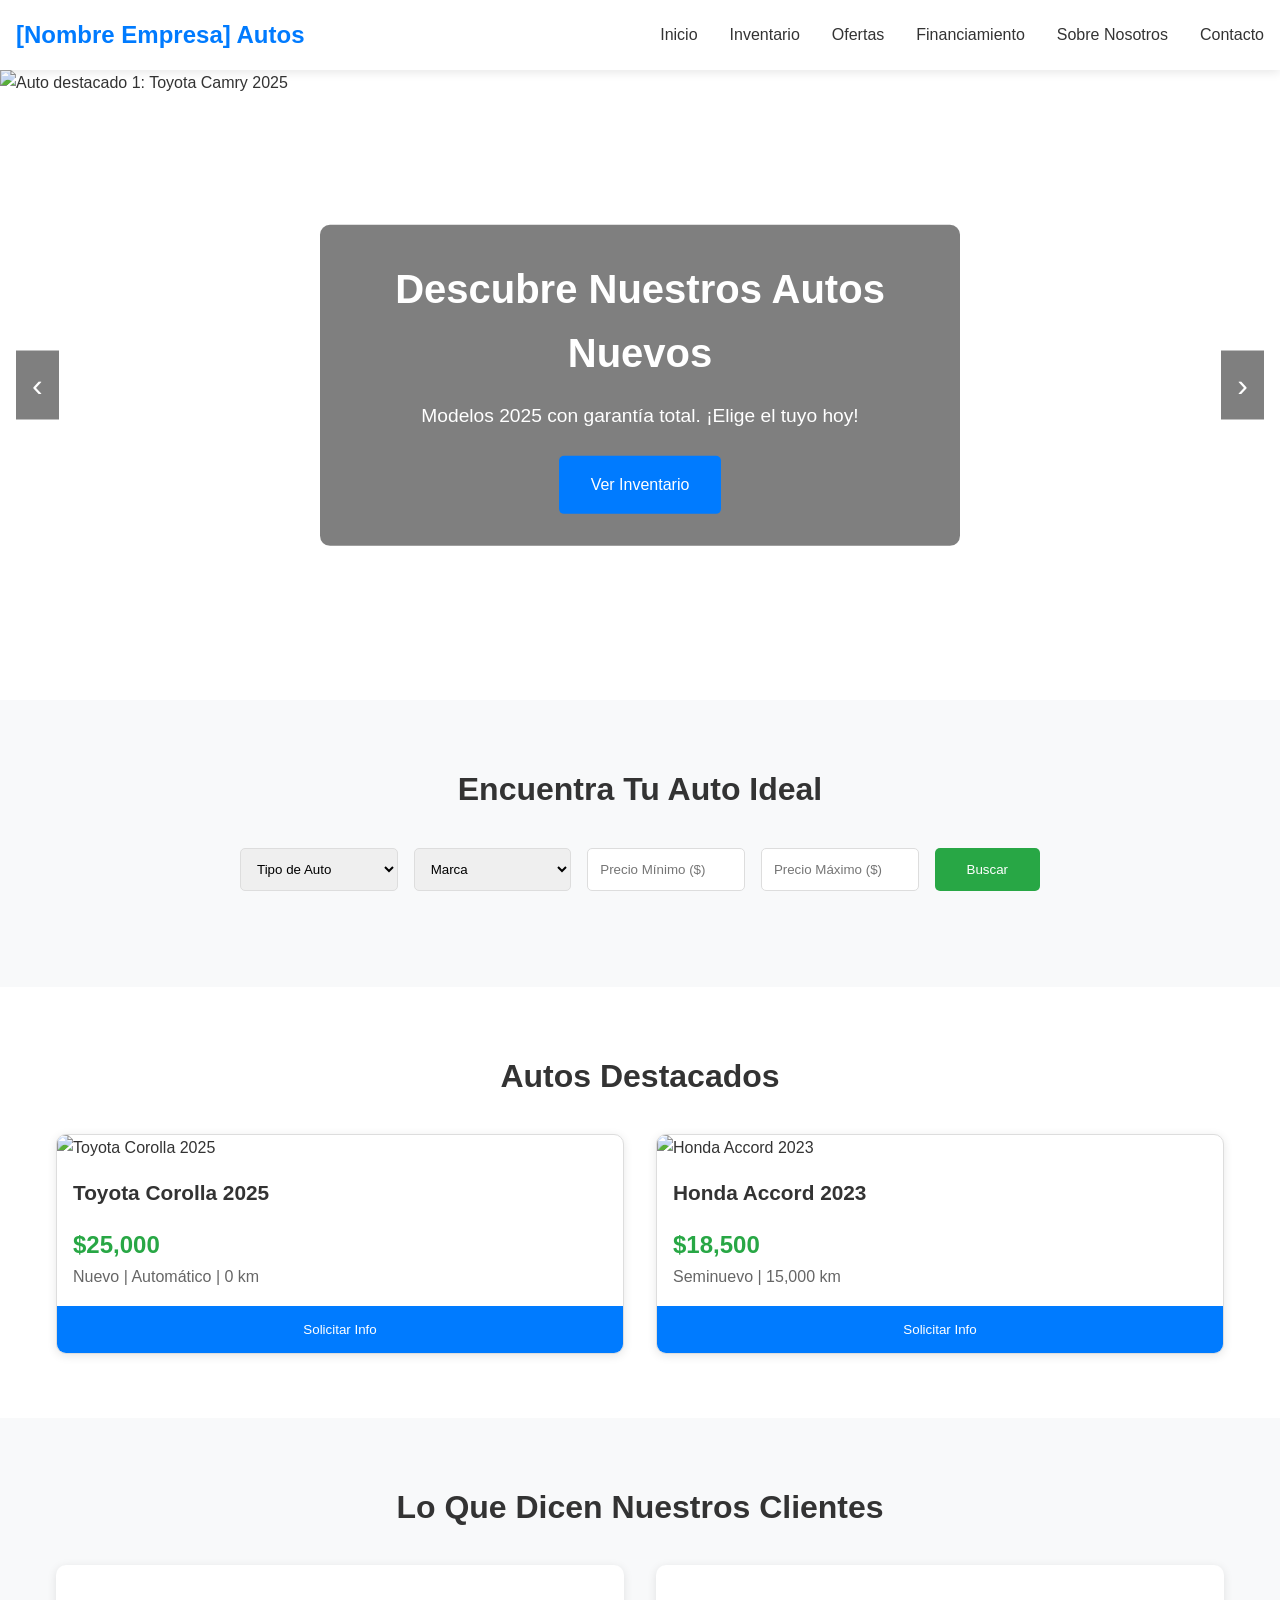
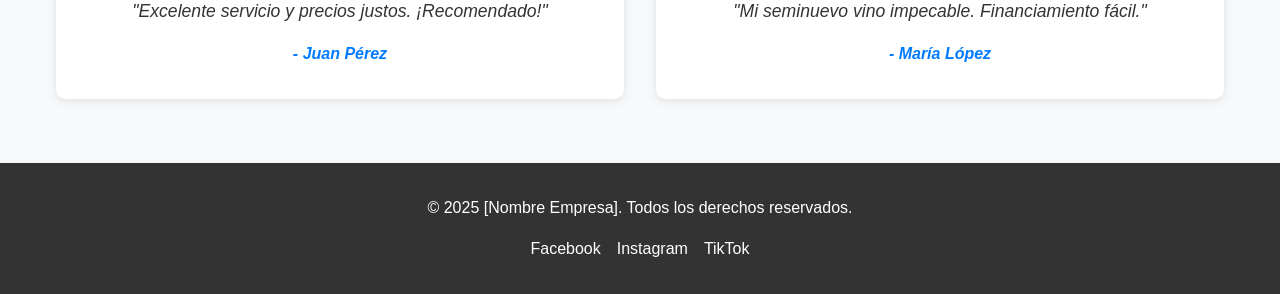
==== index.html @ d44cd77e "iniciando NANTUCAR" ====
<!DOCTYPE html>
<html lang="es">
<head>
    <meta charset="UTF-8">
    <meta name="viewport" content="width=device-width, initial-scale=1.0">
    <title>Inicio - [Nombre de la Empresa] Autos Nuevos y Seminuevos</title>
    <meta name="description" content="Descubre autos nuevos y seminuevos de calidad. Financiamiento disponible. Visítanos hoy.">
    <!-- Enlaza tu CSS aquí -->
    <link rel="stylesheet" href="estilos.css">
</head>
<body>
    <!-- Header con navegación -->
    <header class="header">
        <nav class="nav">
            <div class="logo">
                <a href="index.html">[Nombre Empresa] Autos</a>
            </div>
            <ul class="nav-menu">
                <li><a href="index.html">Inicio</a></li>
                <li><a href="inventario.html">Inventario</a></li>
                <li><a href="ofertas.html">Ofertas</a></li>
                <li><a href="financiamiento.html">Financiamiento</a></li>
                <li><a href="sobre-nosotros.html">Sobre Nosotros</a></li>
                <li><a href="contacto.html">Contacto</a></li>
            </ul>
            <!-- Botón para móviles -->
            <button class="menu-toggle">☰</button>
        </nav>
    </header>

    <!-- Main content: Sección Inicio -->
    <main class="home">
        <!-- Hero Section con Slider -->
        <section class="hero">
            <div class="slider" id="hero-slider">
                <!-- Slides: Usa JS para rotar (ej. con setInterval) -->
                <div class="slide active">
                    <img src="images/auto1.jpg" alt="Auto destacado 1: Toyota Camry 2025" loading="lazy">
                    <div class="hero-overlay">
                        <h1>Descubre Nuestros Autos Nuevos</h1>
                        <p>Modelos 2025 con garantía total. ¡Elige el tuyo hoy!</p>
                        <a href="inventario.html" class="cta-btn">Ver Inventario</a>
                    </div>
                </div>
                <div class="slide">
                    <img src="images/auto2.jpg" alt="Seminuevo destacado: Honda Civic 2023" loading="lazy">
                    <div class="hero-overlay">
                        <h1>Seminuevos Certificados</h1>
                        <p>Ahorra hasta 40% con calidad inspeccionada.</p>
                        <a href="inventario.html#seminuevos" class="cta-btn">Explorar Seminuevos</a>
                    </div>
                </div>
                <!-- Agrega más slides aquí -->
            </div>
            <!-- Controles del slider (opcional, con JS) -->
            <button class="slider-prev">‹</button>
            <button class="slider-next">›</button>
        </section>

        <!-- Buscador de Vehículos -->
        <section class="search-section">
            <div class="container">
                <h2>Encuentra Tu Auto Ideal</h2>
                <form class="search-bar" id="vehicle-search">
                    <select name="tipo" id="tipo">
                        <option value="">Tipo de Auto</option>
                        <option value="nuevo">Nuevos</option>
                        <option value="seminuevo">Seminuevos</option>
                    </select>
                    <select name="marca" id="marca">
                        <option value="">Marca</option>
                        <option value="toyota">Toyota</option>
                        <option value="honda">Honda</option>
                        <option value="ford">Ford</option>
                        <!-- Agrega más con JS dinámico -->
                    </select>
                    <input type="number" name="precio-min" placeholder="Precio Mínimo ($)" min="0">
                    <input type="number" name="precio-max" placeholder="Precio Máximo ($)" min="0">
                    <button type="submit" class="search-btn">Buscar</button>
                </form>
                <!-- Resultados se cargan con JS aquí -->
                <div id="search-results"></div>
            </div>
        </section>

        <!-- Autos Destacados -->
        <section class="featured-cars">
            <div class="container">
                <h2>Autos Destacados</h2>
                <div class="cars-grid" id="featured-grid">
                    <!-- Cards dinámicas con JS -->
                    <article class="car-card">
                        <img src="images/auto-destacado1.jpg" alt="Toyota Corolla 2025" loading="lazy">
                        <h3>Toyota Corolla 2025</h3>
                        <p class="price">$25,000</p>
                        <p>Nuevo | Automático | 0 km</p>
                        <button class="info-btn">Solicitar Info</button>
                    </article>
                    <article class="car-card">
                        <img src="images/auto-destacado2.jpg" alt="Honda Accord 2023" loading="lazy">
                        <h3>Honda Accord 2023</h3>
                        <p class="price">$18,500</p>
                        <p>Seminuevo | 15,000 km</p>
                        <button class="info-btn">Solicitar Info</button>
                    </article>
                    <!-- Agrega más cards -->
                </div>
            </div>
        </section>

        <!-- Testimonios Rápidos -->
        <section class="testimonials">
            <div class="container">
                <h2>Lo Que Dicen Nuestros Clientes</h2>
                <div class="testimonials-grid">
                    <blockquote class="testimonial">
                        <p>"Excelente servicio y precios justos. ¡Recomendado!"</p>
                        <cite>- Juan Pérez</cite>
                    </blockquote>
                    <blockquote class="testimonial">
                        <p>"Mi seminuevo vino impecable. Financiamiento fácil."</p>
                        <cite>- María López</cite>
                    </blockquote>
                    <!-- Agrega más -->
                </div>
            </div>
        </section>
    </main>

    <!-- Footer básico -->
    <footer class="footer">
        <div class="container">
            <p>&copy; 2025 [Nombre Empresa]. Todos los derechos reservados.</p>
            <ul class="social-links">
                <li><a href="[url-facebook]">Facebook</a></li>
                <li><a href="[url-instagram]">Instagram</a></li>
                <li><a href="[url-tiktok]">TikTok</a></li>
            </ul>
        </div>
    </footer>

    <!-- Enlaza tu JS aquí -->
    <script src="script.js"></script>
</body>
</html>
---- estilos.css ----
/* styles.css - Hoja de estilos principal para el sitio de autos
   Versión: 1.0 | Fecha: 05/10/2025
   Responsive, moderno y enfocado en ventas de autos.
   Usa variables CSS para colores y espaciados.
*/

/* Reset y variables globales */
* {
    margin: 0;
    padding: 0;
    box-sizing: border-box;
}

:root {
    /* Colores principales (adaptados para tema claro/oscuro futuro) */
    --primary-color: #007bff; /* Azul para CTAs */
    --secondary-color: #28a745; /* Verde para ofertas */
    --accent-color: #ffc107; /* Amarillo para highlights */
    --text-color: #333;
    --bg-color: #fff;
    --border-color: #ddd;
    --shadow: 0 2px 10px rgba(0, 0, 0, 0.1);

    /* Espaciados */
    --spacing-sm: 1rem;
    --spacing-md: 2rem;
    --spacing-lg: 4rem;

    /* Tipografía */
    --font-primary: 'Arial', sans-serif;
    --font-size-base: 1rem;
    --font-size-h1: 2.5rem;
    --font-size-h2: 2rem;
}

body {
    font-family: var(--font-primary);
    line-height: 1.6;
    color: var(--text-color);
    background-color: var(--bg-color);
}

/* Contenedor general */
.container {
    max-width: 1200px;
    margin: 0 auto;
    padding: 0 var(--spacing-sm);
}

/* Header y Navegación */
.header {
    background-color: var(--bg-color);
    box-shadow: var(--shadow);
    position: sticky;
    top: 0;
    z-index: 100;
}

.nav {
    display: flex;
    justify-content: space-between;
    align-items: center;
    padding: 1rem var(--spacing-sm);
}

.logo a {
    font-size: 1.5rem;
    font-weight: bold;
    color: var(--primary-color);
    text-decoration: none;
}

.nav-menu {
    display: flex;
    list-style: none;
    gap: 2rem;
}

.nav-menu a {
    text-decoration: none;
    color: var(--text-color);
    transition: color 0.3s;
}

.nav-menu a:hover {
    color: var(--primary-color);
}

.menu-toggle {
    display: none;
    background: none;
    border: none;
    font-size: 1.5rem;
    cursor: pointer;
}

/* Hero Section con Slider */
.hero {
    position: relative;
    height: 70vh;
    min-height: 500px;
    overflow: hidden;
}

.slider {
    position: relative;
    width: 100%;
    height: 100%;
}

.slide {
    position: absolute;
    top: 0;
    left: 0;
    width: 100%;
    height: 100%;
    opacity: 0;
    transition: opacity 1s ease-in-out;
}

.slide.active {
    opacity: 1;
}

.slide img {
    width: 100%;
    height: 100%;
    object-fit: cover;
}

.hero-overlay {
    position: absolute;
    top: 50%;
    left: 50%;
    transform: translate(-50%, -50%);
    text-align: center;
    color: white;
    background: rgba(0, 0, 0, 0.5);
    padding: 2rem;
    border-radius: 10px;
}

.hero-overlay h1 {
    font-size: var(--font-size-h1);
    margin-bottom: 1rem;
}

.hero-overlay p {
    font-size: 1.2rem;
    margin-bottom: 1.5rem;
}

.cta-btn {
    display: inline-block;
    background: var(--primary-color);
    color: white;
    padding: 1rem 2rem;
    text-decoration: none;
    border-radius: 5px;
    transition: background 0.3s;
}

.cta-btn:hover {
    background: #0056b3;
}

.slider-prev,
.slider-next {
    position: absolute;
    top: 50%;
    background: rgba(0, 0, 0, 0.5);
    color: white;
    border: none;
    padding: 1rem;
    cursor: pointer;
    font-size: 2rem;
    transform: translateY(-50%);
    transition: background 0.3s;
}

.slider-prev {
    left: 1rem;
}

.slider-next {
    right: 1rem;
}

.slider-prev:hover,
.slider-next:hover {
    background: rgba(0, 0, 0, 0.8);
}

/* Sección de Búsqueda */
.search-section {
    padding: var(--spacing-lg) 0;
    background: #f8f9fa;
}

.search-section h2 {
    text-align: center;
    margin-bottom: var(--spacing-md);
    font-size: var(--font-size-h2);
}

.search-bar {
    display: flex;
    gap: 1rem;
    justify-content: center;
    flex-wrap: wrap;
    max-width: 800px;
    margin: 0 auto;
}

.search-bar select,
.search-bar input {
    padding: 0.75rem;
    border: 1px solid var(--border-color);
    border-radius: 5px;
    flex: 1;
    min-width: 150px;
}

.search-btn {
    background: var(--secondary-color);
    color: white;
    border: none;
    padding: 0.75rem 2rem;
    border-radius: 5px;
    cursor: pointer;
    transition: background 0.3s;
}

.search-btn:hover {
    background: #218838;
}

#search-results {
    margin-top: var(--spacing-md);
    display: grid;
    grid-template-columns: repeat(auto-fit, minmax(250px, 1fr));
    gap: 1rem;
}

/* Autos Destacados y Grilla de Autos (para Inventario también) */
.featured-cars,
.inventario-section {
    padding: var(--spacing-lg) 0;
}

.featured-cars h2,
.inventario-section h2 {
    text-align: center;
    margin-bottom: var(--spacing-md);
    font-size: var(--font-size-h2);
}

.cars-grid {
    display: grid;
    grid-template-columns: repeat(auto-fit, minmax(280px, 1fr));
    gap: 2rem;
}

.car-card {
    background: var(--bg-color);
    border: 1px solid var(--border-color);
    border-radius: 10px;
    overflow: hidden;
    box-shadow: var(--shadow);
    transition: transform 0.3s, box-shadow 0.3s;
}

.car-card:hover {
    transform: translateY(-5px);
    box-shadow: 0 5px 20px rgba(0, 0, 0, 0.15);
}

.car-card img {
    width: 100%;
    height: 200px;
    object-fit: cover;
}

.car-card h3 {
    padding: 1rem;
    font-size: 1.3rem;
}

.car-card .price {
    padding: 0 1rem;
    font-size: 1.5rem;
    font-weight: bold;
    color: var(--secondary-color);
}

.car-card p {
    padding: 0 1rem 1rem;
    color: #666;
}

.info-btn {
    width: 100%;
    background: var(--primary-color);
    color: white;
    border: none;
    padding: 1rem;
    cursor: pointer;
    transition: background 0.3s;
}

.info-btn:hover {
    background: #0056b3;
}

/* Testimonios */
.testimonials {
    padding: var(--spacing-lg) 0;
    background: #f8f9fa;
}

.testimonials h2 {
    text-align: center;
    margin-bottom: var(--spacing-md);
    font-size: var(--font-size-h2);
}

.testimonials-grid {
    display: grid;
    grid-template-columns: repeat(auto-fit, minmax(300px, 1fr));
    gap: 2rem;
}

.testimonial {
    background: var(--bg-color);
    padding: 2rem;
    border-radius: 10px;
    box-shadow: var(--shadow);
    text-align: center;
    font-style: italic;
}

.testimonial p {
    margin-bottom: 1rem;
    font-size: 1.1rem;
}

.testimonial cite {
    font-weight: bold;
    color: var(--primary-color);
}

/* Estilos para otras páginas (reutilizables) */

/* Inventario (inventario.html) */
.inventario-section {
    /* Filtros adicionales si se expanden */
}

.filtros {
    display: flex;
    gap: 1rem;
    margin-bottom: var(--spacing-md);
    flex-wrap: wrap;
}

/* Ofertas (ofertas.html) */
.ofertas-section {
    padding: var(--spacing-lg) 0;
}

.oferta-card {
    background: linear-gradient(135deg, var(--accent-color), #ffd700);
    color: #333;
    padding: 2rem;
    border-radius: 10px;
    text-align: center;
    margin-bottom: 2rem;
}

.oferta-card h3 {
    font-size: 1.8rem;
}

/* Financiamiento (financiamiento.html) */
.calculadora {
    max-width: 600px;
    margin: 0 auto;
    padding: 2rem;
    background: var(--bg-color);
    border-radius: 10px;
    box-shadow: var(--shadow);
}

.calculadora input {
    width: 100%;
    padding: 0.75rem;
    margin-bottom: 1rem;
    border: 1px solid var(--border-color);
    border-radius: 5px;
}

#resultado {
    font-size: 1.5rem;
    font-weight: bold;
    text-align: center;
    margin-top: 1rem;
    color: var(--secondary-color);
}

/* Sobre Nosotros (sobre-nosotros.html) */
.sobre-section {
    padding: var(--spacing-lg) 0;
    display: grid;
    grid-template-columns: 1fr 1fr;
    gap: 4rem;
}

.mapa {
    height: 400px;
    border-radius: 10px;
    overflow: hidden;
}

/* Servicios (servicios.html, si se agrega) */
.servicios-grid {
    display: grid;
    grid-template-columns: repeat(auto-fit, minmax(250px, 1fr));
    gap: 2rem;
}

.servicio-card {
    text-align: center;
    padding: 2rem;
    background: var(--bg-color);
    border-radius: 10px;
    box-shadow: var(--shadow);
}

/* Contacto (contacto.html) */
.contacto-form {
    max-width: 600px;
    margin: 0 auto;
    padding: 2rem;
    background: var(--bg-color);
    border-radius: 10px;
    box-shadow: var(--shadow);
}

.contacto-form input,
.contacto-form textarea {
    width: 100%;
    padding: 0.75rem;
    margin-bottom: 1rem;
    border: 1px solid var(--border-color);
    border-radius: 5px;
}

.contacto-form button {
    background: var(--primary-color);
    color: white;
    border: none;
    padding: 1rem 2rem;
    border-radius: 5px;
    cursor: pointer;
    width: 100%;
}

/* Footer */
.footer {
    background: #333;
    color: white;
    padding: 2rem 0;
    text-align: center;
}

.social-links {
    list-style: none;
    display: flex;
    justify-content: center;
    gap: 1rem;
    margin-top: 1rem;
}

.social-links a {
    color: white;
    text-decoration: none;
    transition: color 0.3s;
}

.social-links a:hover {
    color: var(--accent-color);
}

/* Responsive Design */
@media (max-width: 768px) {
    .nav-menu {
        display: none;
        position: absolute;
        top: 100%;
        left: 0;
        width: 100%;
        background: var(--bg-color);
        flex-direction: column;
        padding: 1rem;
        box-shadow: var(--shadow);
    }

    .nav-menu.active {
        display: flex;
    }

    .menu-toggle {
        display: block;
    }

    .hero {
        height: 50vh;
    }

    .hero-overlay h1 {
        font-size: 2rem;
    }

    .search-bar {
        flex-direction: column;
        align-items: center;
    }

    .search-bar select,
    .search-bar input {
        width: 100%;
        max-width: 300px;
    }

    .sobre-section {
        grid-template-columns: 1fr;
    }
}

@media (max-width: 480px) {
    :root {
        --font-size-h1: 2rem;
        --font-size-h2: 1.5rem;
    }

    .container {
        padding: 0 0.5rem;
    }
}

/* Animaciones extras (para JS) */
@keyframes fadeIn {
    from { opacity: 0; transform: translateY(20px); }
    to { opacity: 1; transform: translateY(0); }
}

.car-card,
.testimonial {
    animation: fadeIn 0.6s ease-out;
}
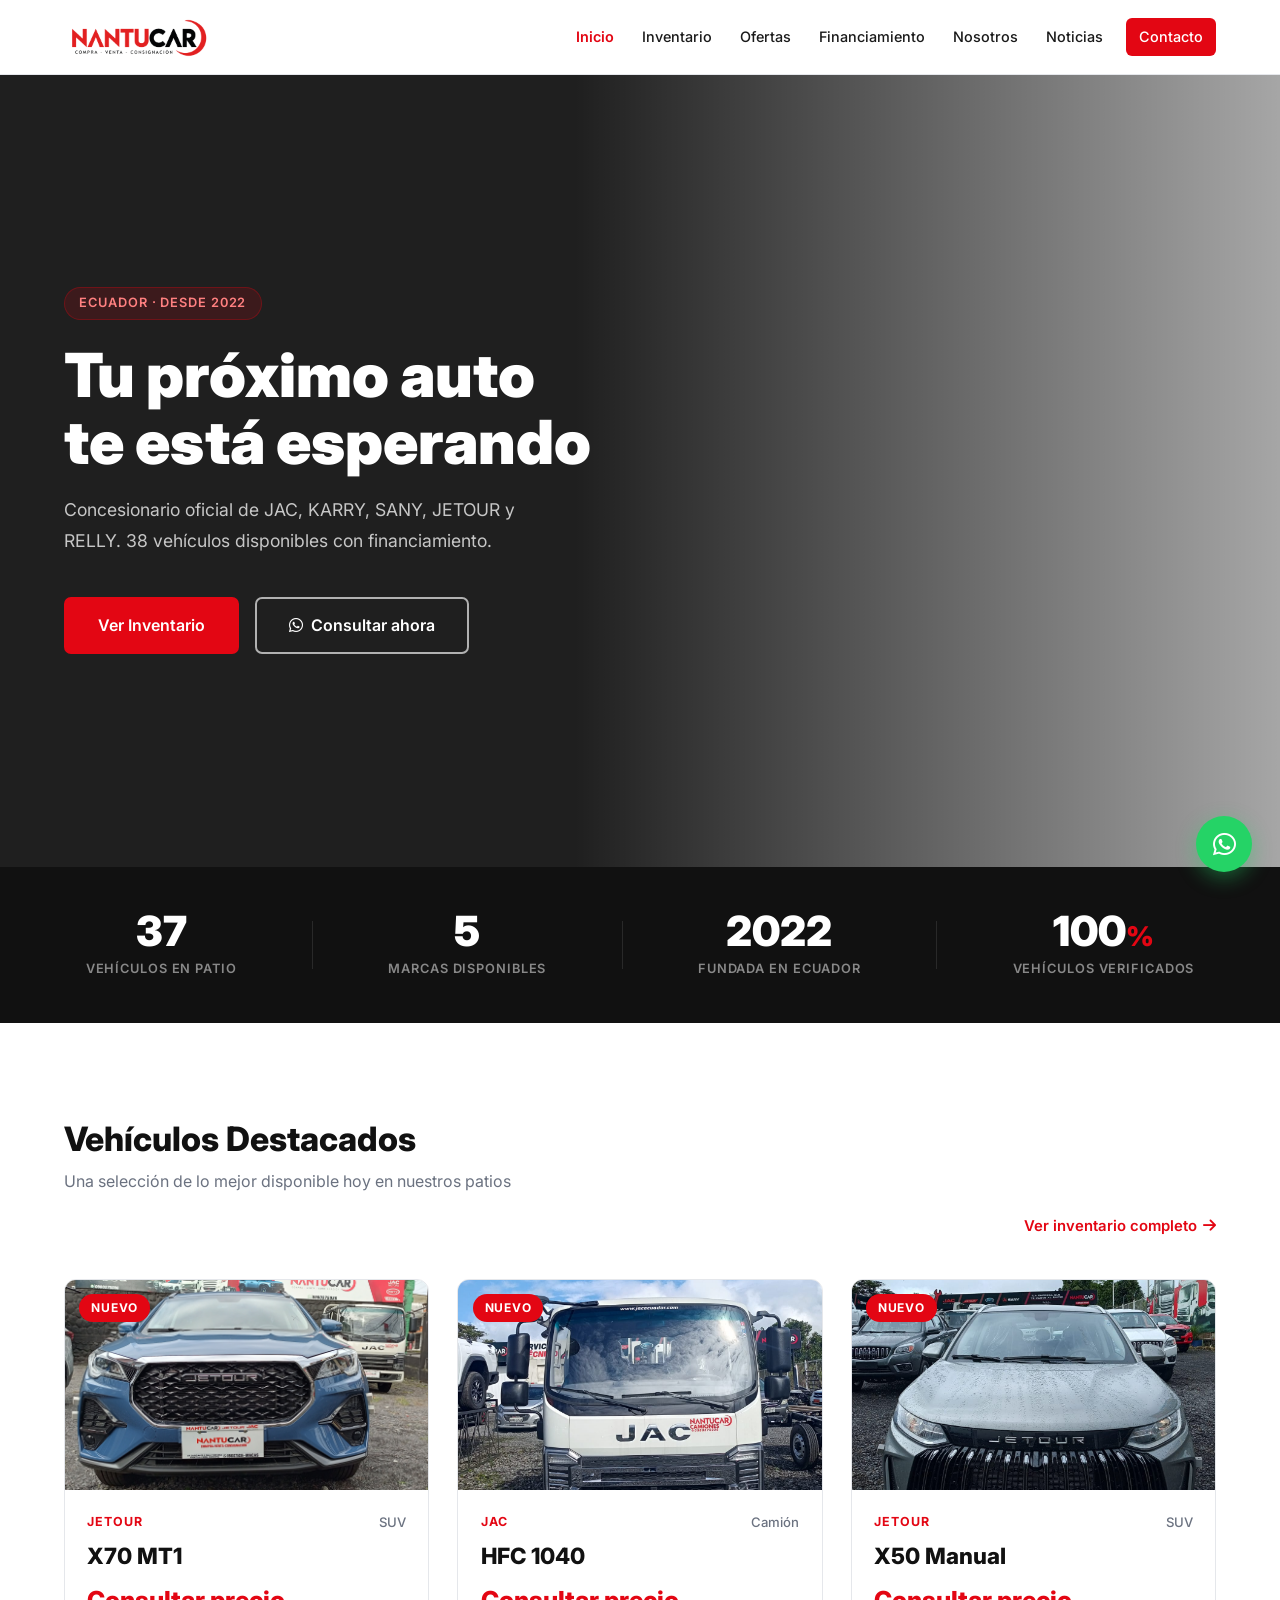
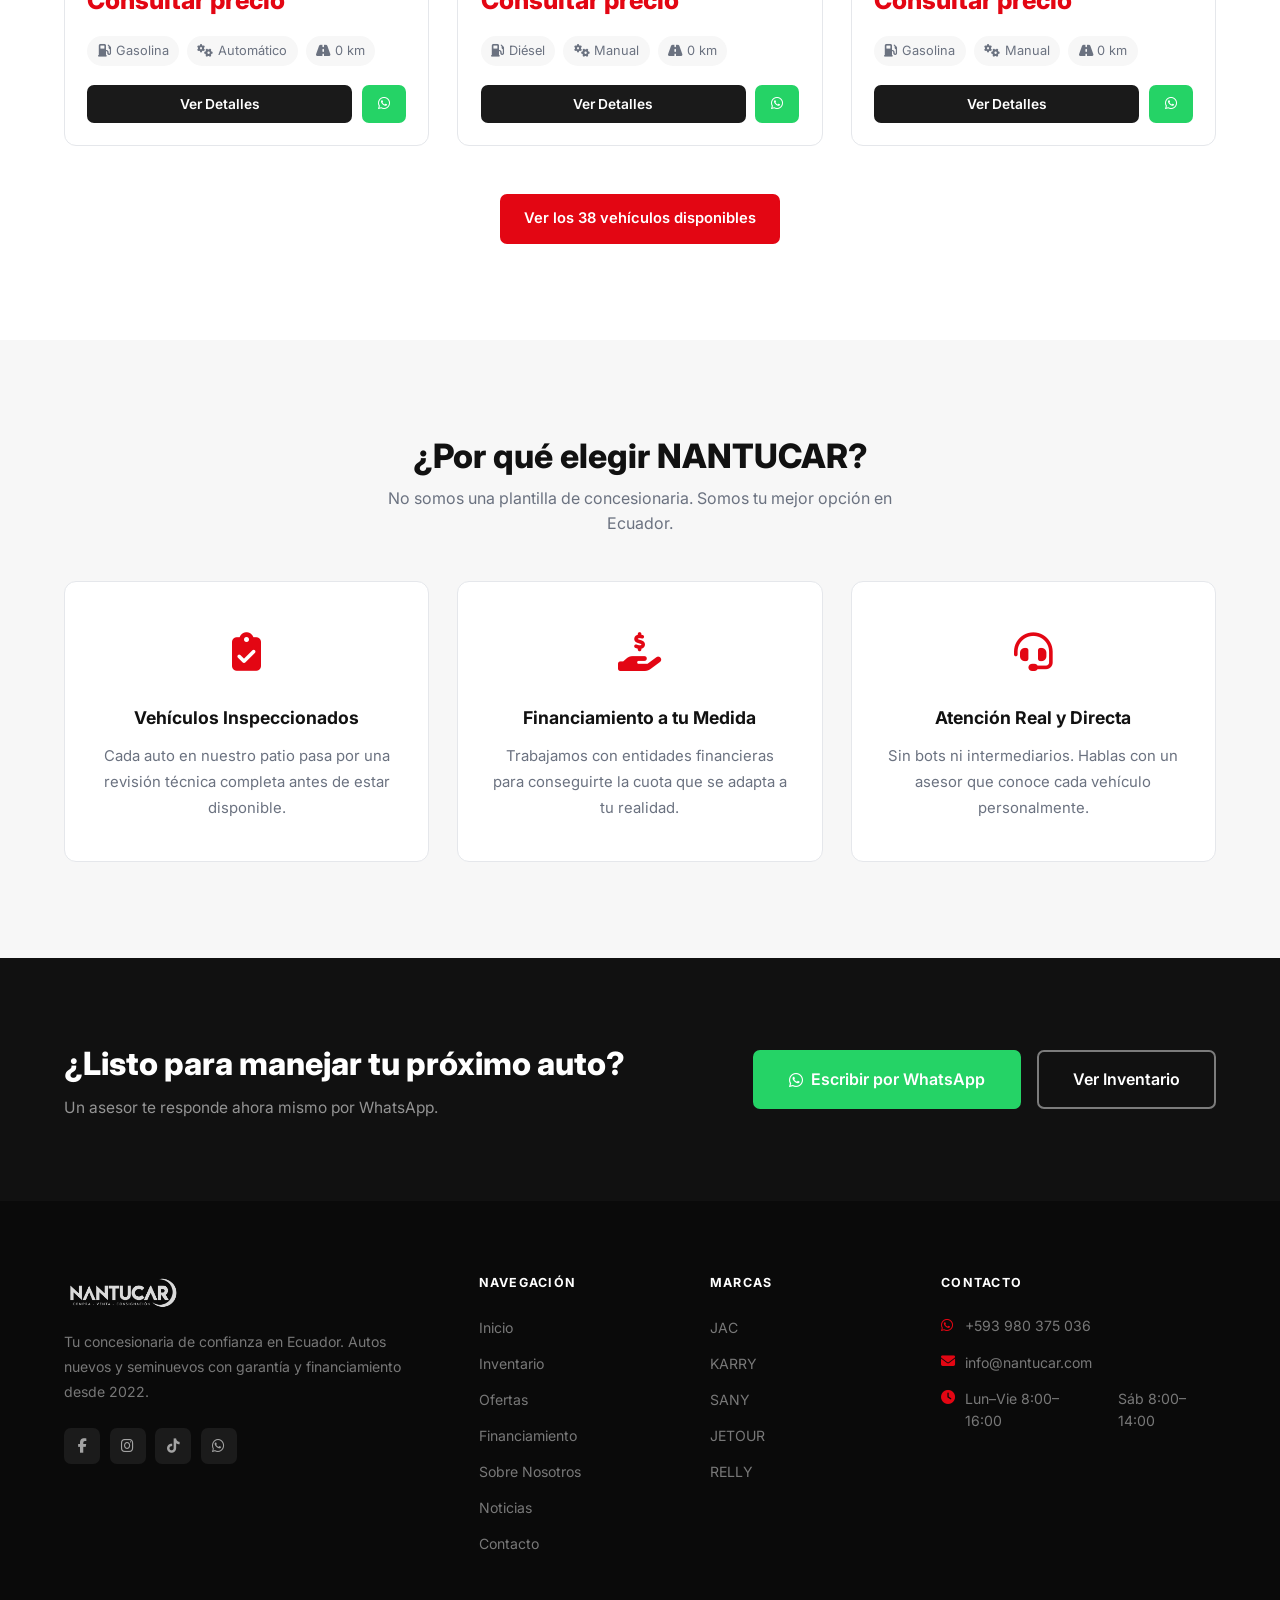
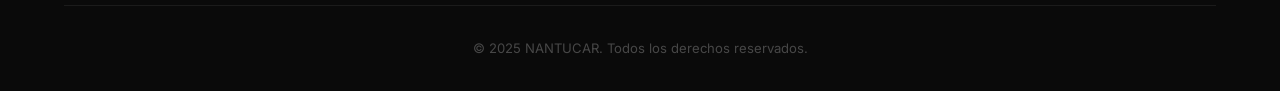
==== commit 9dfbc853: "Agregar sitio completo: páginas, estilos, JS e inventario con imágenes reales - Nuevas páginas: inve" ====
--- a/index.html
+++ b/index.html
@@ -1,145 +1,318 @@
-<!DOCTYPE html>
+﻿<!DOCTYPE html>
 <html lang="es">
 <head>
     <meta charset="UTF-8">
     <meta name="viewport" content="width=device-width, initial-scale=1.0">
-    <title>Inicio - [Nombre de la Empresa] Autos Nuevos y Seminuevos</title>
-    <meta name="description" content="Descubre autos nuevos y seminuevos de calidad. Financiamiento disponible. Visítanos hoy.">
-    <!-- Enlaza tu CSS aquí -->
-    <link rel="stylesheet" href="estilos.css">
+    <title>NANTUCAR — Autos Nuevos en Ecuador | JAC · KARRY · SANY · JETOUR · RELLY</title>
+    <meta name="description" content="NANTUCAR — 38 vehículos nuevos en Ecuador. Concesionario oficial de JAC, KARRY, SANY, JETOUR y RELLY. Financiamiento disponible.">
+    <link rel="stylesheet" href="estilos/style.css">
+    <link rel="stylesheet" href="https://cdnjs.cloudflare.com/ajax/libs/font-awesome/6.4.0/css/all.min.css">
+    <link href="https://fonts.googleapis.com/css2?family=Inter:wght@300;400;500;600;700;800;900&display=swap" rel="stylesheet">
 </head>
 <body>
-    <!-- Header con navegación -->
-    <header class="header">
-        <nav class="nav">
+
+    <!-- HEADER -->
+    <header>
+        <div class="container header-container">
             <div class="logo">
-                <a href="index.html">[Nombre Empresa] Autos</a>
-            </div>
-            <ul class="nav-menu">
-                <li><a href="index.html">Inicio</a></li>
-                <li><a href="inventario.html">Inventario</a></li>
-                <li><a href="ofertas.html">Ofertas</a></li>
-                <li><a href="financiamiento.html">Financiamiento</a></li>
-                <li><a href="sobre-nosotros.html">Sobre Nosotros</a></li>
-                <li><a href="contacto.html">Contacto</a></li>
-            </ul>
-            <!-- Botón para móviles -->
-            <button class="menu-toggle">☰</button>
-        </nav>
+                <a href="index.html"><img src="img/logo-nantucar.png" alt="NANTUCAR" class="logo-img"></a>
+            </div>
+            <nav>
+                <ul class="nav-menu">
+                    <li><a href="index.html" class="active">Inicio</a></li>
+                    <li><a href="inventario.html">Inventario</a></li>
+                    <li><a href="ofertas.html">Ofertas</a></li>
+                    <li><a href="financiamiento.html">Financiamiento</a></li>
+                    <li><a href="nosotros.html">Nosotros</a></li>
+                    <li><a href="noticias.html">Noticias</a></li>
+                    <li><a href="contacto.html" class="nav-cta">Contacto</a></li>
+                </ul>
+                <button class="menu-toggle">&#9776;</button>
+            </nav>
+        </div>
     </header>
 
-    <!-- Main content: Sección Inicio -->
-    <main class="home">
-        <!-- Hero Section con Slider -->
-        <section class="hero">
-            <div class="slider" id="hero-slider">
-                <!-- Slides: Usa JS para rotar (ej. con setInterval) -->
-                <div class="slide active">
-                    <img src="images/auto1.jpg" alt="Auto destacado 1: Toyota Camry 2025" loading="lazy">
-                    <div class="hero-overlay">
-                        <h1>Descubre Nuestros Autos Nuevos</h1>
-                        <p>Modelos 2025 con garantía total. ¡Elige el tuyo hoy!</p>
-                        <a href="inventario.html" class="cta-btn">Ver Inventario</a>
-                    </div>
-                </div>
-                <div class="slide">
-                    <img src="images/auto2.jpg" alt="Seminuevo destacado: Honda Civic 2023" loading="lazy">
-                    <div class="hero-overlay">
-                        <h1>Seminuevos Certificados</h1>
-                        <p>Ahorra hasta 40% con calidad inspeccionada.</p>
-                        <a href="inventario.html#seminuevos" class="cta-btn">Explorar Seminuevos</a>
-                    </div>
-                </div>
-                <!-- Agrega más slides aquí -->
-            </div>
-            <!-- Controles del slider (opcional, con JS) -->
-            <button class="slider-prev">‹</button>
-            <button class="slider-next">›</button>
-        </section>
-
-        <!-- Buscador de Vehículos -->
-        <section class="search-section">
+    <!-- HERO -->
+    <section class="hero" id="inicio">
+        <div class="hero-content">
             <div class="container">
-                <h2>Encuentra Tu Auto Ideal</h2>
-                <form class="search-bar" id="vehicle-search">
-                    <select name="tipo" id="tipo">
-                        <option value="">Tipo de Auto</option>
-                        <option value="nuevo">Nuevos</option>
-                        <option value="seminuevo">Seminuevos</option>
-                    </select>
-                    <select name="marca" id="marca">
-                        <option value="">Marca</option>
-                        <option value="toyota">Toyota</option>
-                        <option value="honda">Honda</option>
-                        <option value="ford">Ford</option>
-                        <!-- Agrega más con JS dinámico -->
-                    </select>
-                    <input type="number" name="precio-min" placeholder="Precio Mínimo ($)" min="0">
-                    <input type="number" name="precio-max" placeholder="Precio Máximo ($)" min="0">
-                    <button type="submit" class="search-btn">Buscar</button>
-                </form>
-                <!-- Resultados se cargan con JS aquí -->
-                <div id="search-results"></div>
-            </div>
-        </section>
-
-        <!-- Autos Destacados -->
-        <section class="featured-cars">
-            <div class="container">
-                <h2>Autos Destacados</h2>
-                <div class="cars-grid" id="featured-grid">
-                    <!-- Cards dinámicas con JS -->
-                    <article class="car-card">
-                        <img src="images/auto-destacado1.jpg" alt="Toyota Corolla 2025" loading="lazy">
-                        <h3>Toyota Corolla 2025</h3>
-                        <p class="price">$25,000</p>
-                        <p>Nuevo | Automático | 0 km</p>
-                        <button class="info-btn">Solicitar Info</button>
-                    </article>
-                    <article class="car-card">
-                        <img src="images/auto-destacado2.jpg" alt="Honda Accord 2023" loading="lazy">
-                        <h3>Honda Accord 2023</h3>
-                        <p class="price">$18,500</p>
-                        <p>Seminuevo | 15,000 km</p>
-                        <button class="info-btn">Solicitar Info</button>
-                    </article>
-                    <!-- Agrega más cards -->
-                </div>
-            </div>
-        </section>
-
-        <!-- Testimonios Rápidos -->
-        <section class="testimonials">
-            <div class="container">
-                <h2>Lo Que Dicen Nuestros Clientes</h2>
-                <div class="testimonials-grid">
-                    <blockquote class="testimonial">
-                        <p>"Excelente servicio y precios justos. ¡Recomendado!"</p>
-                        <cite>- Juan Pérez</cite>
-                    </blockquote>
-                    <blockquote class="testimonial">
-                        <p>"Mi seminuevo vino impecable. Financiamiento fácil."</p>
-                        <cite>- María López</cite>
-                    </blockquote>
-                    <!-- Agrega más -->
-                </div>
-            </div>
-        </section>
-    </main>
-
-    <!-- Footer básico -->
-    <footer class="footer">
+                <span class="hero-badge">Ecuador &middot; Desde 2022</span>
+                <h1>Tu próximo auto<br>te está esperando</h1>
+                <p>Concesionario oficial de JAC, KARRY, SANY, JETOUR y RELLY. 38 vehículos disponibles con financiamiento.</p>
+                <div class="hero-actions">
+                    <a href="inventario.html" class="btn btn-hero-primary">Ver Inventario</a>
+                    <a href="https://wa.me/593980375036?text=Hola%20Nantucar%2C%20me%20gustar%C3%ADa%20conocer%20sus%20veh%C3%ADculos%20disponibles."
+                       class="btn btn-hero-outline" target="_blank">
+                        <i class="fab fa-whatsapp"></i> Consultar ahora
+                    </a>
+                </div>
+            </div>
+        </div>
+    </section>
+
+    <!-- TRUST STRIP -->
+    <section class="trust-strip">
         <div class="container">
-            <p>&copy; 2025 [Nombre Empresa]. Todos los derechos reservados.</p>
-            <ul class="social-links">
-                <li><a href="[url-facebook]">Facebook</a></li>
-                <li><a href="[url-instagram]">Instagram</a></li>
-                <li><a href="[url-tiktok]">TikTok</a></li>
-            </ul>
+            <div class="trust-grid">
+                <div class="trust-item">
+                    <span class="trust-number">37</span>
+                    <span class="trust-label">Vehículos en patio</span>
+                </div>
+                <div class="trust-divider"></div>
+                <div class="trust-item">
+                    <span class="trust-number">5</span>
+                    <span class="trust-label">Marcas disponibles</span>
+                </div>
+                <div class="trust-divider"></div>
+                <div class="trust-item">
+                    <span class="trust-number">2022</span>
+                    <span class="trust-label">Fundada en Ecuador</span>
+                </div>
+                <div class="trust-divider"></div>
+                <div class="trust-item">
+                    <span class="trust-number">100<span class="trust-plus">%</span></span>
+                    <span class="trust-label">Vehículos verificados</span>
+                </div>
+            </div>
+        </div>
+    </section>
+
+    <!-- VEHÍCULOS DESTACADOS -->
+    <section class="featured-section" id="destacados">
+        <div class="container">
+            <div class="section-header">
+                <div class="section-title">
+                    <h2>Vehículos Destacados</h2>
+                    <p>Una selección de lo mejor disponible hoy en nuestros patios</p>
+                </div>
+                <a href="inventario.html" class="btn-link">Ver inventario completo <i class="fas fa-arrow-right"></i></a>
+            </div>
+
+            <div class="car-grid">
+                <!-- JETOUR X70 MTI -->
+                <div class="car-card" data-type="new" data-brand="jetour" data-year="2024">
+                    <div class="car-badge new">Nuevo</div>
+                    <div class="car-image">
+                        <img src="img/autos/JETOUR%20X70%20MTI/JETOUR_X70MTI-FRENTE.jpeg"
+                             alt="JETOUR X70 MT1" loading="lazy">
+                    </div>
+                    <div class="car-info">
+                        <div class="car-meta">
+                            <span class="car-brand-tag">JETOUR</span>
+                            <span class="car-year-tag">SUV</span>
+                        </div>
+                        <h3>X70 MT1</h3>
+                        <div class="car-price">Consultar precio</div>
+                        <div class="car-features">
+                            <span><i class="fas fa-gas-pump"></i> Gasolina</span>
+                            <span><i class="fas fa-cogs"></i> Automático</span>
+                            <span><i class="fas fa-road"></i> 0 km</span>
+                        </div>
+                        <div class="car-actions">
+                            <button class="btn btn-details" data-car="1">Ver Detalles</button>
+                            <a href="#" class="btn btn-whatsapp"><i class="fab fa-whatsapp"></i></a>
+                        </div>
+                    </div>
+                </div>
+
+                <!-- JAC HFC 1040 -->
+                <div class="car-card" data-type="new" data-brand="jac" data-year="2024">
+                    <div class="car-badge new">Nuevo</div>
+                    <div class="car-image">
+                        <img src="img/autos/CAMION%20JAC%201040/CAMION_JAC-1040-FRENTE.jpeg"
+                             alt="JAC HFC 1040" loading="lazy">
+                    </div>
+                    <div class="car-info">
+                        <div class="car-meta">
+                            <span class="car-brand-tag">JAC</span>
+                            <span class="car-year-tag">Camión</span>
+                        </div>
+                        <h3>HFC 1040</h3>
+                        <div class="car-price">Consultar precio</div>
+                        <div class="car-features">
+                            <span><i class="fas fa-gas-pump"></i> Diésel</span>
+                            <span><i class="fas fa-cogs"></i> Manual</span>
+                            <span><i class="fas fa-road"></i> 0 km</span>
+                        </div>
+                        <div class="car-actions">
+                            <button class="btn btn-details" data-car="2">Ver Detalles</button>
+                            <a href="#" class="btn btn-whatsapp"><i class="fab fa-whatsapp"></i></a>
+                        </div>
+                    </div>
+                </div>
+
+                <!-- JETOUR X50 Manual -->
+                <div class="car-card" data-type="new" data-brand="jetour" data-year="2024">
+                    <div class="car-badge new">Nuevo</div>
+                    <div class="car-image">
+                        <img src="img/autos/JETOUR%20X50%20MANUAL/JETOUR_X50_MANUAL-FRENTE.jpg"
+                             alt="JETOUR X50 Manual" loading="lazy">
+                    </div>
+                    <div class="car-info">
+                        <div class="car-meta">
+                            <span class="car-brand-tag">JETOUR</span>
+                            <span class="car-year-tag">SUV</span>
+                        </div>
+                        <h3>X50 Manual</h3>
+                        <div class="car-price">Consultar precio</div>
+                        <div class="car-features">
+                            <span><i class="fas fa-gas-pump"></i> Gasolina</span>
+                            <span><i class="fas fa-cogs"></i> Manual</span>
+                            <span><i class="fas fa-road"></i> 0 km</span>
+                        </div>
+                        <div class="car-actions">
+                            <button class="btn btn-details" data-car="3">Ver Detalles</button>
+                            <a href="#" class="btn btn-whatsapp"><i class="fab fa-whatsapp"></i></a>
+                        </div>
+                    </div>
+                </div>
+            </div>
+
+            <div class="featured-cta">
+                <a href="inventario.html" class="btn btn-primary">Ver los 38 vehículos disponibles</a>
+            </div>
+        </div>
+    </section>
+
+    <!-- POR QUÉ NANTUCAR -->
+    <section class="why-section">
+        <div class="container">
+            <div class="section-title centered">
+                <h2>¿Por qué elegir NANTUCAR?</h2>
+                <p>No somos una plantilla de concesionaria. Somos tu mejor opción en Ecuador.</p>
+            </div>
+            <div class="why-grid">
+                <div class="why-card">
+                    <div class="why-icon"><i class="fas fa-clipboard-check"></i></div>
+                    <h3>Vehículos Inspeccionados</h3>
+                    <p>Cada auto en nuestro patio pasa por una revisión técnica completa antes de estar disponible.</p>
+                </div>
+                <div class="why-card">
+                    <div class="why-icon"><i class="fas fa-hand-holding-usd"></i></div>
+                    <h3>Financiamiento a tu Medida</h3>
+                    <p>Trabajamos con entidades financieras para conseguirte la cuota que se adapta a tu realidad.</p>
+                </div>
+                <div class="why-card">
+                    <div class="why-icon"><i class="fas fa-headset"></i></div>
+                    <h3>Atención Real y Directa</h3>
+                    <p>Sin bots ni intermediarios. Hablas con un asesor que conoce cada vehículo personalmente.</p>
+                </div>
+            </div>
+        </div>
+    </section>
+
+    <!-- CTA BANNER -->
+    <section class="cta-banner">
+        <div class="container cta-content">
+            <div class="cta-text">
+                <h2>¿Listo para manejar tu próximo auto?</h2>
+                <p>Un asesor te responde ahora mismo por WhatsApp.</p>
+            </div>
+            <div class="cta-actions">
+                <a href="https://wa.me/593980375036?text=Hola%20Nantucar%2C%20quiero%20informaci%C3%B3n%20sobre%20sus%20veh%C3%ADculos."
+                   class="btn btn-cta-whatsapp" target="_blank">
+                    <i class="fab fa-whatsapp"></i> Escribir por WhatsApp
+                </a>
+                <a href="inventario.html" class="btn btn-cta-outline">Ver Inventario</a>
+            </div>
+        </div>
+    </section>
+
+    <!-- FOOTER -->
+    <footer>
+        <div class="container">
+            <div class="footer-container">
+                <div class="footer-col footer-brand">
+                    <img src="img/logo-nantucar.png" alt="NANTUCAR" class="footer-logo">
+                    <p>Tu concesionaria de confianza en Ecuador. Autos nuevos y seminuevos con garantía y financiamiento desde 2022.</p>
+                    <div class="social-links">
+                        <a href="#" aria-label="Facebook"><i class="fab fa-facebook-f"></i></a>
+                        <a href="#" aria-label="Instagram"><i class="fab fa-instagram"></i></a>
+                        <a href="#" aria-label="TikTok"><i class="fab fa-tiktok"></i></a>
+                        <a href="https://wa.me/593980375036" aria-label="WhatsApp"><i class="fab fa-whatsapp"></i></a>
+                    </div>
+                </div>
+
+                <div class="footer-col">
+                    <h4>Navegación</h4>
+                    <ul>
+                        <li><a href="index.html">Inicio</a></li>
+                        <li><a href="inventario.html">Inventario</a></li>
+                        <li><a href="ofertas.html">Ofertas</a></li>
+                        <li><a href="financiamiento.html">Financiamiento</a></li>
+                        <li><a href="nosotros.html">Sobre Nosotros</a></li>
+                        <li><a href="noticias.html">Noticias</a></li>
+                        <li><a href="contacto.html">Contacto</a></li>
+                    </ul>
+                </div>
+
+                <div class="footer-col">
+                    <h4>Marcas</h4>
+                    <ul>
+                        <li><a href="inventario.html">JAC</a></li>
+                        <li><a href="inventario.html">KARRY</a></li>
+                        <li><a href="inventario.html">SANY</a></li>
+                        <li><a href="inventario.html">JETOUR</a></li>
+                        <li><a href="inventario.html">RELLY</a></li>
+                    </ul>
+                </div>
+
+                <div class="footer-col">
+                    <h4>Contacto</h4>
+                    <div class="footer-contact">
+                        <p><i class="fab fa-whatsapp"></i><a href="tel:+593980375036">+593 980 375 036</a></p>
+                        <p><i class="fas fa-envelope"></i><a href="mailto:info@nantucar.com">info@nantucar.com</a></p>
+                        <p><i class="fas fa-clock"></i>Lun–Vie 8:00–16:00<br><span class="footer-hours-indent">Sáb 8:00–14:00</span></p>
+                    </div>
+                </div>
+            </div>
+
+            <div class="footer-bottom">
+                <p>&copy; 2025 NANTUCAR. Todos los derechos reservados.</p>
+            </div>
         </div>
     </footer>
 
-    <!-- Enlaza tu JS aquí -->
-    <script src="script.js"></script>
+    <!-- WhatsApp flotante -->
+    <a href="https://wa.me/593980375036?text=Hola%20Nantucar" class="whatsapp-float" target="_blank"
+       aria-label="Contactar por WhatsApp">
+        <i class="fab fa-whatsapp"></i>
+    </a>
+
+    <!-- Modal de detalles -->
+    <div class="modal" id="carModal">
+        <div class="modal-content">
+            <div class="modal-header">
+                <h3 id="modalTitle">Detalles del Vehículo</h3>
+                <button class="close-modal">&times;</button>
+            </div>
+            <div class="modal-body">
+                <div class="car-detail-image">
+                    <img id="modalImage" src="" alt="Auto">
+                </div>
+                <div class="modal-gallery" id="modalGallery" style="display:none;gap:.5rem;margin-top:.5rem;margin-bottom:1rem;flex-wrap:wrap;justify-content:center;"></div>
+                <div class="car-detail-info">
+                    <div class="car-detail-specs">
+                        <h4>Especificaciones</h4>
+                        <div class="specs-list" id="specsList"></div>
+                    </div>
+                    <div class="car-detail-features">
+                        <h4>Características</h4>
+                        <div class="features-list" id="featuresList"></div>
+                    </div>
+                </div>
+            </div>
+            <div class="modal-footer">
+                <a href="#" class="btn btn-whatsapp" id="modalWhatsapp" target="_blank">
+                    <i class="fab fa-whatsapp"></i> Consultar por WhatsApp
+                </a>
+                <a href="#" class="btn btn-pdf" id="modalPDF" download style="display:none">
+                    <i class="fas fa-file-pdf"></i> Descargar Ficha Técnica
+                </a>
+            </div>
+        </div>
+    </div>
+
+    <script src="js/script.js"></script>
 </body>
-</html>+</html>
--- a/estilos/style.css
+++ b/estilos/style.css
@@ -0,0 +1,1040 @@
+/* ==========================================
+   NANTUCAR — Estilos principales
+   ========================================== */
+
+:root {
+    --primary:    #111111;
+    --red:        #E30613;
+    --red-dark:   #C0000A;
+    --light:      #F7F7F7;
+    --dark:       #1A1A1A;
+    --gray:       #6B7280;
+    --gray-light: #E5E7EB;
+    --white:      #FFFFFF;
+}
+
+/* ---- Reset y base ---- */
+*, *::before, *::after {
+    margin: 0;
+    padding: 0;
+    box-sizing: border-box;
+}
+
+html { scroll-behavior: smooth; }
+
+body {
+    font-family: 'Inter', 'Segoe UI', Tahoma, sans-serif;
+    background: var(--white);
+    color: var(--dark);
+    line-height: 1.6;
+    font-size: 1rem;
+    -webkit-font-smoothing: antialiased;
+}
+
+a { text-decoration: none; color: inherit; }
+img { max-width: 100%; display: block; }
+ul { list-style: none; }
+
+.container {
+    width: 90%;
+    max-width: 1200px;
+    margin: 0 auto;
+}
+
+/* ==========================================
+   BOTONES
+   ========================================== */
+.btn {
+    display: inline-flex;
+    align-items: center;
+    gap: .5rem;
+    padding: 11px 22px;
+    font-family: inherit;
+    font-size: .92rem;
+    font-weight: 600;
+    border: 2px solid transparent;
+    border-radius: 7px;
+    cursor: pointer;
+    transition: all .22s ease;
+    white-space: nowrap;
+}
+
+/* Rojo sólido */
+.btn-primary {
+    background: var(--red);
+    color: var(--white);
+    border-color: var(--red);
+}
+.btn-primary:hover {
+    background: var(--red-dark);
+    border-color: var(--red-dark);
+    transform: translateY(-2px);
+    box-shadow: 0 6px 20px rgba(227,6,19,.28);
+}
+
+/* Hero: rojo */
+.btn-hero-primary {
+    background: var(--red);
+    color: var(--white);
+    border-color: var(--red);
+    padding: 14px 32px;
+    font-size: 1rem;
+}
+.btn-hero-primary:hover {
+    background: var(--red-dark);
+    border-color: var(--red-dark);
+    transform: translateY(-2px);
+}
+
+/* Hero: contorno blanco */
+.btn-hero-outline {
+    background: transparent;
+    color: var(--white);
+    border-color: rgba(255,255,255,.65);
+    padding: 14px 32px;
+    font-size: 1rem;
+}
+.btn-hero-outline:hover {
+    background: var(--white);
+    color: var(--dark);
+    border-color: var(--white);
+}
+
+/* WhatsApp */
+.btn-whatsapp {
+    background: #25D366;
+    color: var(--white);
+    border-color: #25D366;
+    justify-content: center;
+}
+.btn-whatsapp:hover {
+    background: #1DAE52;
+    border-color: #1DAE52;
+    transform: translateY(-2px);
+}
+
+/* PDF */
+.btn-pdf {
+    background: #c0392b;
+    color: var(--white);
+    border-color: #c0392b;
+    display: inline-flex;
+    align-items: center;
+    gap: .45rem;
+    justify-content: center;
+}
+.btn-pdf:hover {
+    background: #a93226;
+    border-color: #a93226;
+    transform: translateY(-2px);
+}
+
+/* Card: oscuro */
+.btn-details {
+    background: var(--dark);
+    color: var(--white);
+    border-color: var(--dark);
+    flex: 1;
+    justify-content: center;
+}
+.btn-details:hover {
+    background: #333;
+    transform: translateY(-2px);
+}
+
+/* CTA banner: WhatsApp grande */
+.btn-cta-whatsapp {
+    background: #25D366;
+    color: var(--white);
+    border-color: #25D366;
+    padding: 15px 34px;
+    font-size: 1rem;
+}
+.btn-cta-whatsapp:hover {
+    background: #1DAE52;
+    transform: translateY(-2px);
+    box-shadow: 0 8px 24px rgba(37,211,102,.3);
+}
+
+/* CTA banner: contorno */
+.btn-cta-outline {
+    background: transparent;
+    color: var(--white);
+    border-color: rgba(255,255,255,.45);
+    padding: 15px 34px;
+    font-size: 1rem;
+}
+.btn-cta-outline:hover {
+    background: var(--white);
+    color: var(--dark);
+    border-color: var(--white);
+}
+
+/* Link con flecha */
+.btn-link {
+    display: inline-flex;
+    align-items: center;
+    gap: .4rem;
+    color: var(--red);
+    font-weight: 600;
+    font-size: .93rem;
+    transition: gap .2s;
+}
+.btn-link:hover { gap: .75rem; }
+
+/* ==========================================
+   SECTION TITLES
+   ========================================== */
+.section-title {
+    margin-bottom: 2.75rem;
+}
+.section-title.centered { text-align: center; }
+
+.section-title h2 {
+    font-size: 2.1rem;
+    font-weight: 800;
+    color: var(--primary);
+    margin-bottom: .6rem;
+    line-height: 1.2;
+}
+.section-title p {
+    color: var(--gray);
+    font-size: 1rem;
+    max-width: 540px;
+}
+.section-title.centered p { margin: 0 auto; }
+
+.section-header {
+    display: flex;
+    align-items: flex-end;
+    justify-content: space-between;
+    margin-bottom: 2.5rem;
+    flex-wrap: wrap;
+    gap: 1rem;
+}
+
+/* ==========================================
+   HEADER
+   ========================================== */
+header {
+    background: var(--white);
+    border-bottom: 1px solid var(--gray-light);
+    position: sticky;
+    top: 0;
+    z-index: 1000;
+}
+
+.header-container {
+    display: flex;
+    justify-content: space-between;
+    align-items: center;
+    padding: .8rem 0;
+}
+
+.logo-img {
+    height: 48px;
+    width: auto;
+}
+
+nav { display: flex; align-items: center; }
+
+.nav-menu {
+    display: flex;
+    align-items: center;
+    gap: .15rem;
+}
+
+.nav-menu li a {
+    display: block;
+    padding: .45rem .8rem;
+    color: var(--dark);
+    font-weight: 500;
+    font-size: .9rem;
+    border-radius: 6px;
+    transition: all .18s;
+}
+.nav-menu li a:hover {
+    color: var(--red);
+    background: rgba(227,6,19,.06);
+}
+.nav-menu li a.active { color: var(--red); font-weight: 600; }
+
+.nav-cta {
+    background: var(--red) !important;
+    color: var(--white) !important;
+    margin-left: .5rem;
+}
+.nav-cta:hover {
+    background: var(--red-dark) !important;
+    color: var(--white) !important;
+}
+
+.mobile-menu,
+.menu-toggle {
+    display: none;
+    background: none;
+    border: none;
+    font-size: 1.5rem;
+    cursor: pointer;
+    color: var(--dark);
+    padding: .2rem .5rem;
+    border-radius: 5px;
+    transition: background .18s;
+}
+.menu-toggle:hover { background: var(--light); }
+
+/* ==========================================
+   HERO
+   ========================================== */
+.hero {
+    background:
+        linear-gradient(to right, rgba(0,0,0,.88) 45%, rgba(0,0,0,.35) 100%),
+        url('https://images.unsplash.com/photo-1492144534655-ae79c964c9d7?auto=format&fit=crop&w=2070&q=80')
+        center / cover no-repeat;
+    min-height: 88vh;
+    display: flex;
+    align-items: center;
+}
+
+.hero-content { width: 100%; padding: 5rem 0; }
+
+.hero-badge {
+    display: inline-block;
+    background: rgba(227,6,19,.15);
+    color: #FF8080;
+    border: 1px solid rgba(227,6,19,.3);
+    padding: .32rem .9rem;
+    border-radius: 100px;
+    font-size: .8rem;
+    font-weight: 600;
+    letter-spacing: .07em;
+    text-transform: uppercase;
+    margin-bottom: 1.4rem;
+}
+
+.hero h1 {
+    font-size: 3.8rem;
+    font-weight: 900;
+    color: var(--white);
+    line-height: 1.1;
+    margin-bottom: 1.2rem;
+    max-width: 580px;
+}
+
+.hero p {
+    font-size: 1.1rem;
+    color: rgba(255,255,255,.75);
+    max-width: 500px;
+    margin-bottom: 2.5rem;
+    line-height: 1.75;
+}
+
+.hero-actions {
+    display: flex;
+    gap: 1rem;
+    flex-wrap: wrap;
+}
+
+/* ==========================================
+   TRUST STRIP
+   ========================================== */
+.trust-strip {
+    background: var(--primary);
+    padding: 2.75rem 0;
+}
+
+.trust-grid {
+    display: flex;
+    align-items: center;
+    justify-content: space-around;
+    flex-wrap: wrap;
+    gap: 2rem;
+}
+
+.trust-item {
+    display: flex;
+    flex-direction: column;
+    align-items: center;
+    text-align: center;
+}
+
+.trust-number {
+    font-size: 2.6rem;
+    font-weight: 900;
+    color: var(--white);
+    line-height: 1;
+}
+.trust-plus {
+    font-size: 1.7rem;
+    color: var(--red);
+}
+.trust-label {
+    font-size: .8rem;
+    color: rgba(255,255,255,.5);
+    margin-top: .4rem;
+    font-weight: 600;
+    text-transform: uppercase;
+    letter-spacing: .07em;
+}
+.trust-divider {
+    width: 1px;
+    height: 48px;
+    background: rgba(255,255,255,.1);
+}
+
+/* ==========================================
+   VEHÍCULOS DESTACADOS
+   ========================================== */
+.featured-section {
+    padding: 6rem 0;
+    background: var(--white);
+}
+
+.car-grid {
+    display: grid;
+    grid-template-columns: repeat(auto-fill, minmax(300px, 1fr));
+    gap: 1.75rem;
+}
+
+.car-card {
+    background: var(--white);
+    border-radius: 12px;
+    overflow: hidden;
+    border: 1px solid var(--gray-light);
+    transition: transform .28s ease, box-shadow .28s ease, border-color .28s;
+    position: relative;
+}
+.car-card:hover {
+    transform: translateY(-6px);
+    box-shadow: 0 20px 40px rgba(0,0,0,.1);
+    border-color: transparent;
+}
+
+.car-badge {
+    position: absolute;
+    top: .9rem;
+    left: .9rem;
+    z-index: 2;
+    padding: .28rem .75rem;
+    border-radius: 100px;
+    font-size: .75rem;
+    font-weight: 700;
+    text-transform: uppercase;
+    letter-spacing: .06em;
+}
+.car-badge.new { background: var(--red); color: var(--white); }
+.car-badge.used { background: var(--dark); color: var(--white); }
+
+.car-image {
+    height: 210px;
+    overflow: hidden;
+}
+.car-image img {
+    width: 100%;
+    height: 100%;
+    object-fit: cover;
+    transition: transform .5s;
+}
+.car-card:hover .car-image img { transform: scale(1.06); }
+
+.car-info { padding: 1.4rem; }
+
+.car-meta {
+    display: flex;
+    justify-content: space-between;
+    align-items: center;
+    margin-bottom: .3rem;
+}
+.car-brand-tag {
+    font-size: .78rem;
+    font-weight: 700;
+    text-transform: uppercase;
+    letter-spacing: .08em;
+    color: var(--red);
+}
+.car-year-tag {
+    font-size: .82rem;
+    color: var(--gray);
+    font-weight: 500;
+}
+
+.car-info h3 {
+    font-size: 1.4rem;
+    font-weight: 800;
+    color: var(--primary);
+    margin-bottom: .45rem;
+}
+
+.car-price {
+    font-size: 1.55rem;
+    font-weight: 800;
+    color: var(--red);
+    margin-bottom: 1rem;
+}
+
+.car-features {
+    display: flex;
+    flex-wrap: wrap;
+    gap: .5rem;
+    margin-bottom: 1.2rem;
+}
+.car-features span {
+    display: flex;
+    align-items: center;
+    gap: .3rem;
+    font-size: .8rem;
+    color: var(--gray);
+    background: var(--light);
+    padding: .28rem .65rem;
+    border-radius: 100px;
+}
+
+.car-actions {
+    display: flex;
+    gap: .6rem;
+}
+.car-actions .btn {
+    padding: 9px 14px;
+    font-size: .86rem;
+}
+
+.featured-cta {
+    text-align: center;
+    margin-top: 3rem;
+}
+
+/* ==========================================
+   POR QUÉ NANTUCAR
+   ========================================== */
+.why-section {
+    padding: 6rem 0;
+    background: var(--light);
+}
+
+.why-grid {
+    display: grid;
+    grid-template-columns: repeat(auto-fit, minmax(260px, 1fr));
+    gap: 1.75rem;
+}
+
+.why-card {
+    background: var(--white);
+    padding: 2.5rem 2rem;
+    border-radius: 12px;
+    text-align: center;
+    border: 1px solid var(--gray-light);
+    transition: transform .28s, box-shadow .28s;
+}
+.why-card:hover {
+    transform: translateY(-4px);
+    box-shadow: 0 12px 30px rgba(0,0,0,.08);
+}
+
+.why-icon {
+    font-size: 2.4rem;
+    color: var(--red);
+    margin-bottom: 1.25rem;
+}
+.why-card h3 {
+    font-size: 1.1rem;
+    font-weight: 700;
+    color: var(--primary);
+    margin-bottom: .7rem;
+}
+.why-card p {
+    color: var(--gray);
+    font-size: .93rem;
+    line-height: 1.75;
+}
+
+/* ==========================================
+   CTA BANNER
+   ========================================== */
+.cta-banner {
+    background: var(--primary);
+    padding: 5rem 0;
+}
+
+.cta-content {
+    display: flex;
+    align-items: center;
+    justify-content: space-between;
+    gap: 2rem;
+    flex-wrap: wrap;
+}
+
+.cta-text h2 {
+    font-size: 2rem;
+    font-weight: 800;
+    color: var(--white);
+    margin-bottom: .45rem;
+}
+.cta-text p {
+    color: rgba(255,255,255,.55);
+    font-size: .97rem;
+}
+
+.cta-actions {
+    display: flex;
+    gap: 1rem;
+    flex-wrap: wrap;
+    flex-shrink: 0;
+}
+
+/* ==========================================
+   FOOTER
+   ========================================== */
+footer {
+    background: #0A0A0A;
+    color: rgba(255,255,255,.6);
+    padding: 4.5rem 0 2rem;
+}
+
+.footer-container {
+    display: grid;
+    grid-template-columns: 2fr 1fr 1fr 1.5fr;
+    gap: 3rem;
+    padding-bottom: 3rem;
+    border-bottom: 1px solid rgba(255,255,255,.07);
+}
+
+.footer-logo {
+    height: 38px;
+    width: auto;
+    filter: brightness(0) invert(1);
+    opacity: .85;
+    margin-bottom: 1.2rem;
+}
+
+.footer-brand p {
+    font-size: .88rem;
+    line-height: 1.75;
+    color: rgba(255,255,255,.45);
+    margin-bottom: 1.5rem;
+}
+
+.social-links {
+    display: flex;
+    gap: .6rem;
+}
+.social-links a {
+    display: inline-flex;
+    align-items: center;
+    justify-content: center;
+    width: 36px;
+    height: 36px;
+    background: rgba(255,255,255,.07);
+    border-radius: 7px;
+    color: rgba(255,255,255,.6);
+    font-size: .9rem;
+    transition: all .2s;
+}
+.social-links a:hover {
+    background: var(--red);
+    color: var(--white);
+    transform: translateY(-2px);
+}
+
+.footer-col h4 {
+    font-size: .78rem;
+    font-weight: 700;
+    text-transform: uppercase;
+    letter-spacing: .1em;
+    color: var(--white);
+    margin-bottom: 1.4rem;
+}
+
+.footer-col ul {
+    display: flex;
+    flex-direction: column;
+    gap: .65rem;
+}
+.footer-col ul li a {
+    font-size: .88rem;
+    color: rgba(255,255,255,.45);
+    transition: color .18s;
+}
+.footer-col ul li a:hover { color: var(--white); }
+
+.footer-contact {
+    display: flex;
+    flex-direction: column;
+    gap: .85rem;
+}
+.footer-contact p {
+    font-size: .88rem;
+    color: rgba(255,255,255,.45);
+    display: flex;
+    align-items: flex-start;
+    gap: .6rem;
+}
+.footer-contact p i {
+    color: var(--red);
+    margin-top: .15rem;
+    flex-shrink: 0;
+    width: 14px;
+}
+.footer-contact a {
+    color: rgba(255,255,255,.45);
+    transition: color .18s;
+}
+.footer-contact a:hover { color: var(--white); }
+.footer-hours-indent { padding-left: 1.4rem; display: block; }
+
+.footer-bottom {
+    text-align: center;
+    padding-top: 2rem;
+    font-size: .82rem;
+    color: rgba(255,255,255,.25);
+}
+
+/* ==========================================
+   WHATSAPP FLOTANTE
+   ========================================== */
+.whatsapp-float {
+    position: fixed;
+    bottom: 28px;
+    right: 28px;
+    width: 56px;
+    height: 56px;
+    background: #25D366;
+    color: var(--white);
+    border-radius: 50%;
+    display: flex;
+    align-items: center;
+    justify-content: center;
+    font-size: 1.65rem;
+    box-shadow: 0 6px 20px rgba(37,211,102,.4);
+    z-index: 1000;
+    transition: all .28s;
+}
+.whatsapp-float:hover {
+    background: #1DAE52;
+    transform: scale(1.1);
+    box-shadow: 0 8px 28px rgba(37,211,102,.5);
+}
+
+/* ==========================================
+   MODAL
+   ========================================== */
+.modal {
+    display: none;
+    position: fixed;
+    inset: 0;
+    background: rgba(0,0,0,.72);
+    z-index: 1100;
+    overflow-y: auto;
+    padding: 2rem 1rem;
+}
+
+.modal-content {
+    background: var(--white);
+    margin: 0 auto;
+    width: 100%;
+    max-width: 860px;
+    border-radius: 14px;
+    overflow: hidden;
+}
+
+.modal-header {
+    display: flex;
+    justify-content: space-between;
+    align-items: center;
+    padding: 1.3rem 1.75rem;
+    background: var(--primary);
+    color: var(--white);
+}
+.modal-header h3 {
+    font-size: 1.2rem;
+    font-weight: 700;
+}
+.close-modal {
+    background: none;
+    border: none;
+    color: var(--white);
+    font-size: 1.7rem;
+    cursor: pointer;
+    line-height: 1;
+    opacity: .65;
+    transition: opacity .18s;
+}
+.close-modal:hover { opacity: 1; }
+
+.modal-body { padding: 1.75rem; }
+
+.car-detail-image {
+    width: 100%;
+    overflow: hidden;
+    border-radius: 10px;
+    margin-bottom: 0;
+}
+.car-detail-image img {
+    width: 100%;
+    height: 300px;
+    object-fit: cover;
+    display: block;
+}
+
+.car-detail-info {
+    display: grid;
+    grid-template-columns: 1fr 1fr;
+    gap: 2rem;
+}
+
+.car-detail-specs h4,
+.car-detail-features h4 {
+    font-size: .95rem;
+    font-weight: 700;
+    color: var(--primary);
+    margin-bottom: 1rem;
+    padding-bottom: .5rem;
+    border-bottom: 2px solid var(--red);
+}
+
+.spec-item {
+    display: flex;
+    justify-content: space-between;
+    padding: .5rem 0;
+    border-bottom: 1px solid var(--light);
+    font-size: .88rem;
+}
+.spec-item span:last-child {
+    font-weight: 600;
+    color: var(--primary);
+}
+
+.features-list {
+    display: grid;
+    grid-template-columns: 1fr 1fr;
+    gap: .45rem;
+}
+.features-list span {
+    display: flex;
+    align-items: center;
+    gap: .4rem;
+    font-size: .86rem;
+    color: var(--gray);
+}
+.features-list i { color: var(--red); flex-shrink: 0; }
+
+.modal-footer {
+    padding: 1.3rem 1.75rem;
+    border-top: 1px solid var(--gray-light);
+    display: flex;
+    gap: .75rem;
+    justify-content: center;
+    flex-wrap: wrap;
+}
+
+/* ==========================================
+   FILTROS (inventario.html)
+   ========================================== */
+.filters {
+    background: var(--white);
+    padding: 1.6rem;
+    border-radius: 10px;
+    box-shadow: 0 2px 14px rgba(0,0,0,.06);
+    margin-bottom: 2.5rem;
+    border: 1px solid var(--gray-light);
+}
+
+.filter-container {
+    display: flex;
+    flex-wrap: wrap;
+    gap: 1rem;
+}
+
+.filter-group { flex: 1; min-width: 175px; }
+
+.filter-group label {
+    display: block;
+    margin-bottom: .35rem;
+    font-size: .82rem;
+    font-weight: 600;
+    color: var(--dark);
+}
+
+.filter-group select {
+    width: 100%;
+    padding: 9px 12px;
+    border: 1px solid var(--gray-light);
+    border-radius: 6px;
+    font-family: inherit;
+    font-size: .9rem;
+    color: var(--dark);
+    background: var(--white);
+}
+
+/* ==========================================
+   SERVICIOS (páginas secundarias)
+   ========================================== */
+.services-grid {
+    display: grid;
+    grid-template-columns: repeat(auto-fit, minmax(240px, 1fr));
+    gap: 1.75rem;
+}
+
+.service-card {
+    background: var(--white);
+    padding: 2.25rem 1.75rem;
+    border-radius: 12px;
+    text-align: center;
+    border: 1px solid var(--gray-light);
+    transition: transform .28s, box-shadow .28s;
+}
+.service-card:hover {
+    transform: translateY(-4px);
+    box-shadow: 0 12px 30px rgba(0,0,0,.08);
+}
+.service-icon {
+    font-size: 2.3rem;
+    color: var(--red);
+    margin-bottom: 1rem;
+}
+.service-card h3 {
+    font-size: 1.05rem;
+    font-weight: 700;
+    margin-bottom: .7rem;
+    color: var(--primary);
+}
+.service-card p { color: var(--gray); font-size: .92rem; line-height: 1.7; }
+
+/* ==========================================
+   CONTACTO (contacto.html)
+   ========================================== */
+.contact-container {
+    display: grid;
+    grid-template-columns: 1fr 1fr;
+    gap: 3.5rem;
+}
+
+.contact-info h3 {
+    margin-bottom: 1.5rem;
+    font-weight: 700;
+    color: var(--primary);
+}
+
+.contact-item {
+    display: flex;
+    align-items: flex-start;
+    gap: 1rem;
+    margin-bottom: 1.5rem;
+}
+
+.contact-icon {
+    font-size: 1.1rem;
+    color: var(--red);
+    width: 20px;
+    flex-shrink: 0;
+    margin-top: .1rem;
+}
+
+.contact-form input,
+.contact-form textarea,
+.contact-form select,
+.contacto-form input,
+.contacto-form textarea,
+.contacto-form select {
+    width: 100%;
+    padding: 11px 14px;
+    margin-bottom: 1rem;
+    border: 1px solid var(--gray-light);
+    border-radius: 6px;
+    font-family: inherit;
+    font-size: .93rem;
+    color: var(--dark);
+    transition: border-color .18s;
+    background: var(--white);
+}
+
+.contact-form input:focus,
+.contact-form textarea:focus,
+.contacto-form input:focus,
+.contacto-form textarea:focus,
+.contacto-form select:focus {
+    outline: none;
+    border-color: var(--red);
+    box-shadow: 0 0 0 3px rgba(227,6,19,.08);
+}
+
+.contact-form textarea,
+.contacto-form textarea { height: 145px; resize: vertical; }
+
+/* ==========================================
+   RESPONSIVE
+   ========================================== */
+@media (max-width: 1024px) {
+    .footer-container { grid-template-columns: 1fr 1fr; gap: 2.5rem; }
+    .car-detail-info { grid-template-columns: 1fr; }
+    .contact-container { grid-template-columns: 1fr; }
+}
+
+@media (max-width: 768px) {
+    /* Nav */
+    .nav-menu {
+        display: none;
+        position: absolute;
+        top: 69px;
+        left: 0;
+        width: 100%;
+        background: var(--white);
+        flex-direction: column;
+        padding: .75rem 0 1rem;
+        box-shadow: 0 8px 24px rgba(0,0,0,.1);
+        border-top: 1px solid var(--gray-light);
+        z-index: 999;
+        gap: 0;
+    }
+    .nav-menu.show,
+    .nav-menu.active { display: flex; }
+
+    .nav-menu li { width: 100%; }
+    .nav-menu li a { padding: .7rem 1.5rem; border-radius: 0; }
+    .nav-cta {
+        margin: .5rem 1.5rem !important;
+        border-radius: 7px !important;
+        text-align: center;
+        justify-content: center;
+    }
+
+    .mobile-menu,
+    .menu-toggle { display: block; }
+
+    /* Hero */
+    .hero {
+        min-height: 70vh;
+        background: linear-gradient(rgba(0,0,0,.88), rgba(0,0,0,.7)),
+                    url('https://images.unsplash.com/photo-1492144534655-ae79c964c9d7?auto=format&fit=crop&w=1200&q=80')
+                    center / cover no-repeat;
+    }
+    .hero h1 { font-size: 2.4rem; }
+    .hero p { font-size: 1rem; }
+
+    /* Trust */
+    .trust-divider { display: none; }
+    .trust-grid { display: grid; grid-template-columns: 1fr 1fr; gap: 1.5rem; }
+
+    /* CTA Banner */
+    .cta-content { flex-direction: column; text-align: center; }
+    .cta-text h2 { font-size: 1.65rem; }
+    .cta-actions { justify-content: center; }
+
+    /* Footer */
+    .footer-container { grid-template-columns: 1fr; gap: 2rem; }
+
+    /* Modal */
+    .features-list { grid-template-columns: 1fr; }
+    .car-detail-image img { height: 220px; }
+
+    /* Section titles */
+    .section-title h2 { font-size: 1.75rem; }
+    .section-header { flex-direction: column; align-items: flex-start; }
+}
+
+@media (max-width: 480px) {
+    .hero h1 { font-size: 2rem; }
+    .hero-actions { flex-direction: column; }
+    .hero-actions .btn { width: 100%; justify-content: center; }
+    .trust-grid { grid-template-columns: 1fr 1fr; }
+    .trust-number { font-size: 2rem; }
+}
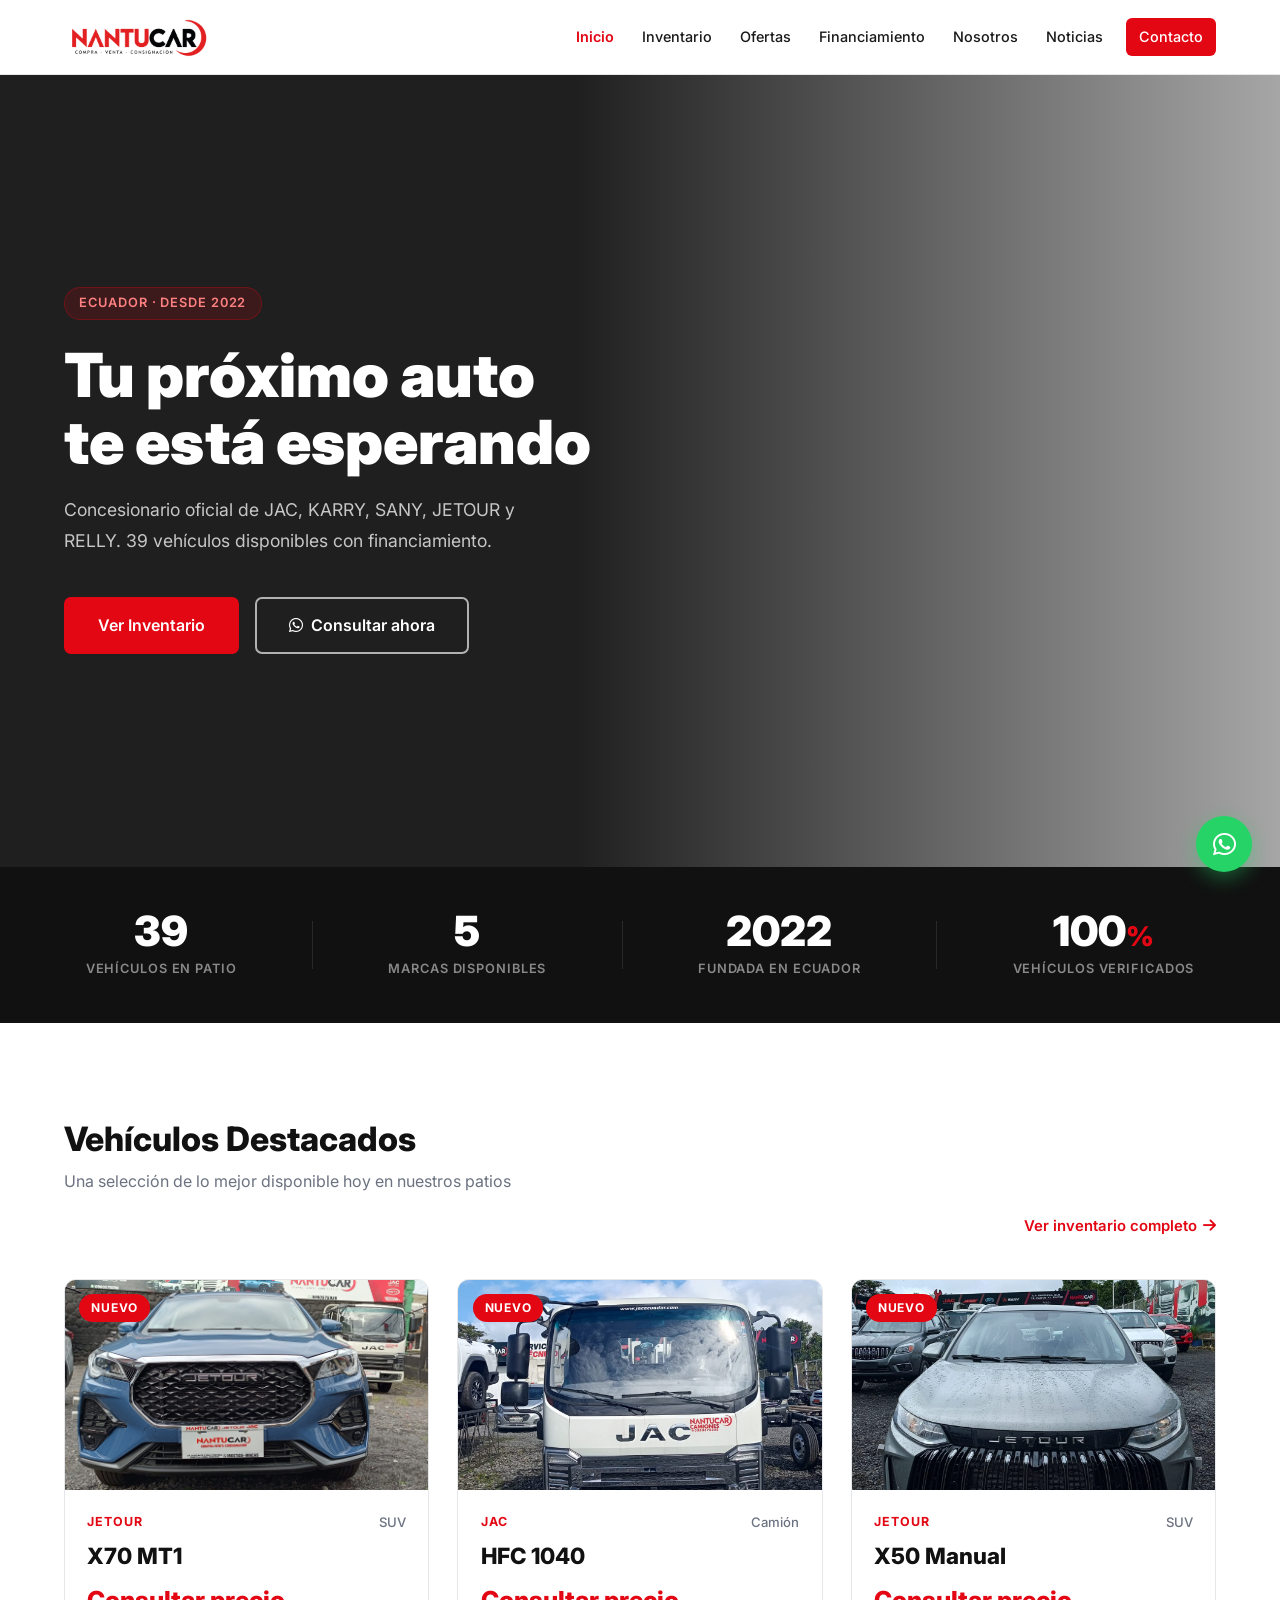
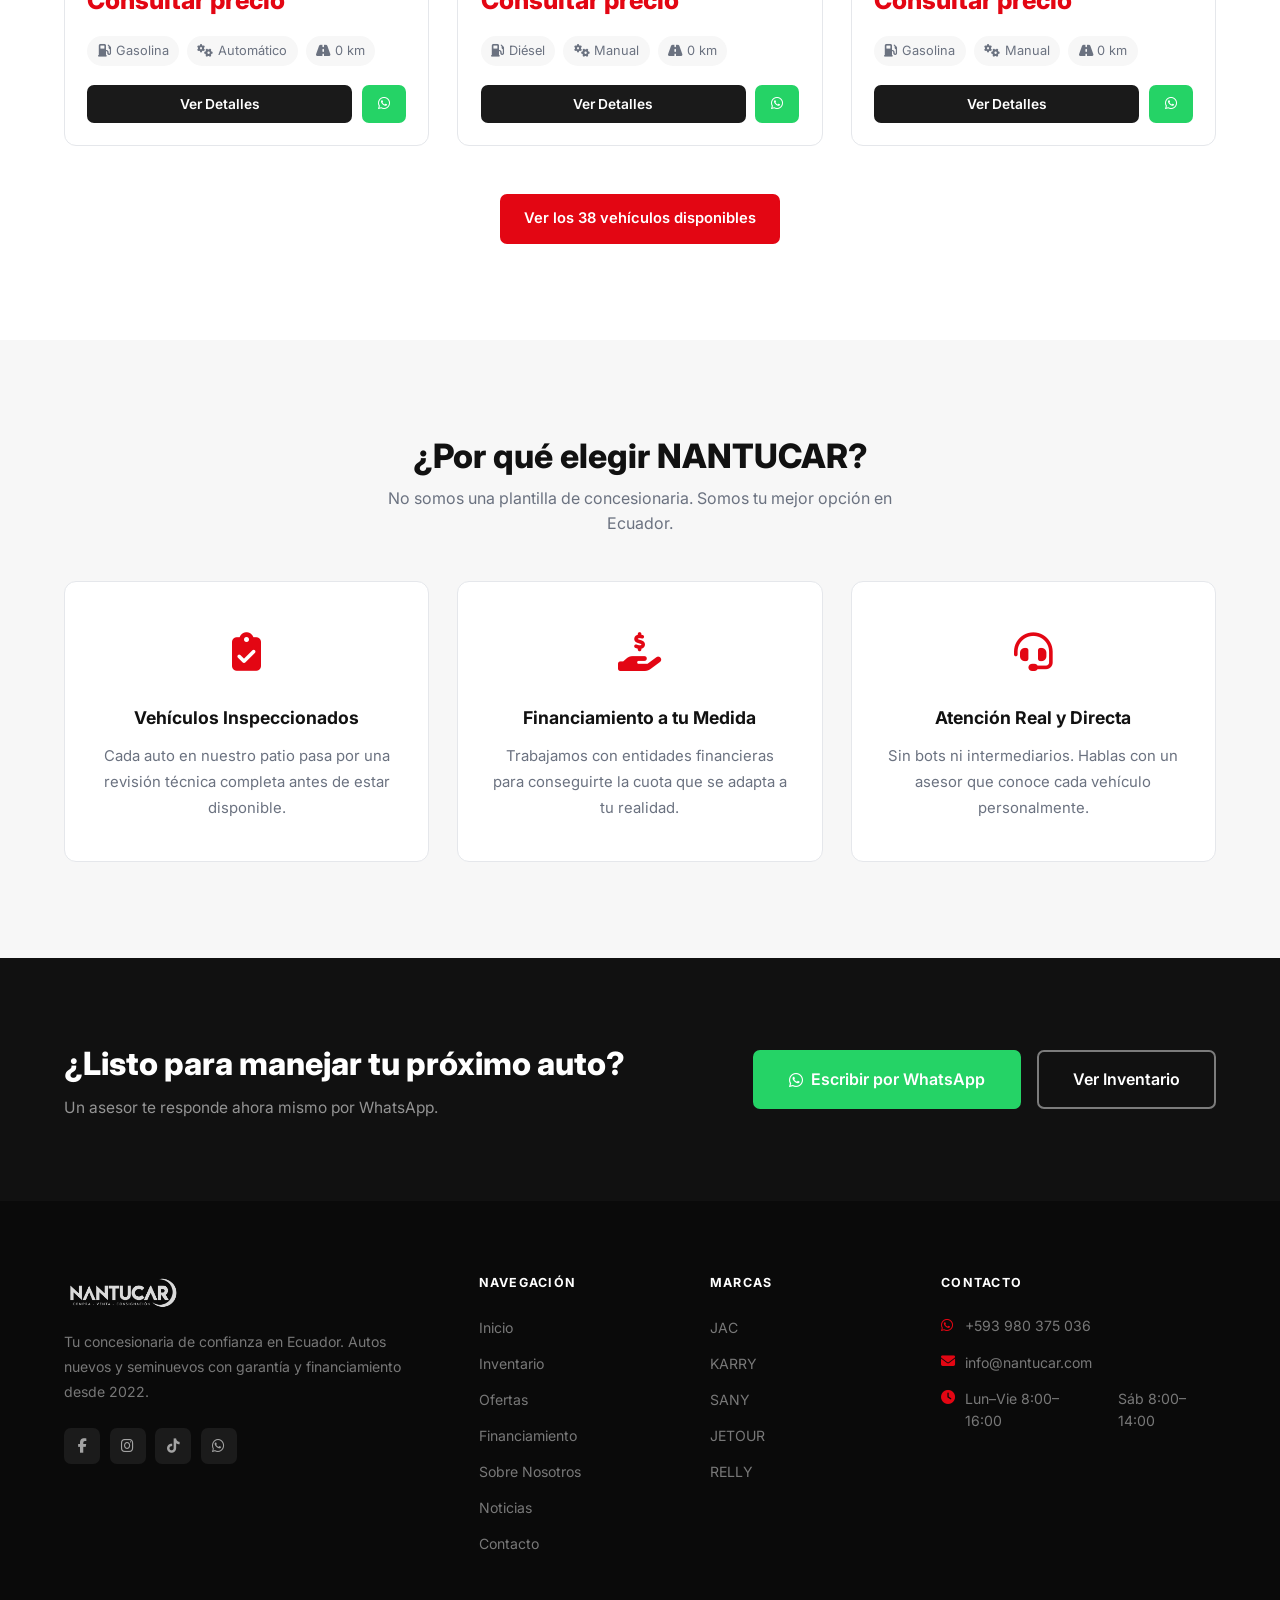
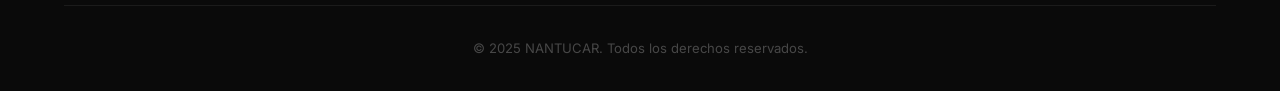
==== commit 7da3ae77: "Agregar categoria Volquetas y actualizar 6 modelos con fotos reales - Nueva categoria Volquetas: JAC" ====
--- a/index.html
+++ b/index.html
@@ -38,7 +38,7 @@
             <div class="container">
                 <span class="hero-badge">Ecuador &middot; Desde 2022</span>
                 <h1>Tu próximo auto<br>te está esperando</h1>
-                <p>Concesionario oficial de JAC, KARRY, SANY, JETOUR y RELLY. 38 vehículos disponibles con financiamiento.</p>
+                <p>Concesionario oficial de JAC, KARRY, SANY, JETOUR y RELLY. 39 vehículos disponibles con financiamiento.</p>
                 <div class="hero-actions">
                     <a href="inventario.html" class="btn btn-hero-primary">Ver Inventario</a>
                     <a href="https://wa.me/593980375036?text=Hola%20Nantucar%2C%20me%20gustar%C3%ADa%20conocer%20sus%20veh%C3%ADculos%20disponibles."
@@ -55,7 +55,7 @@
         <div class="container">
             <div class="trust-grid">
                 <div class="trust-item">
-                    <span class="trust-number">37</span>
+                    <span class="trust-number">39</span>
                     <span class="trust-label">Vehículos en patio</span>
                 </div>
                 <div class="trust-divider"></div>
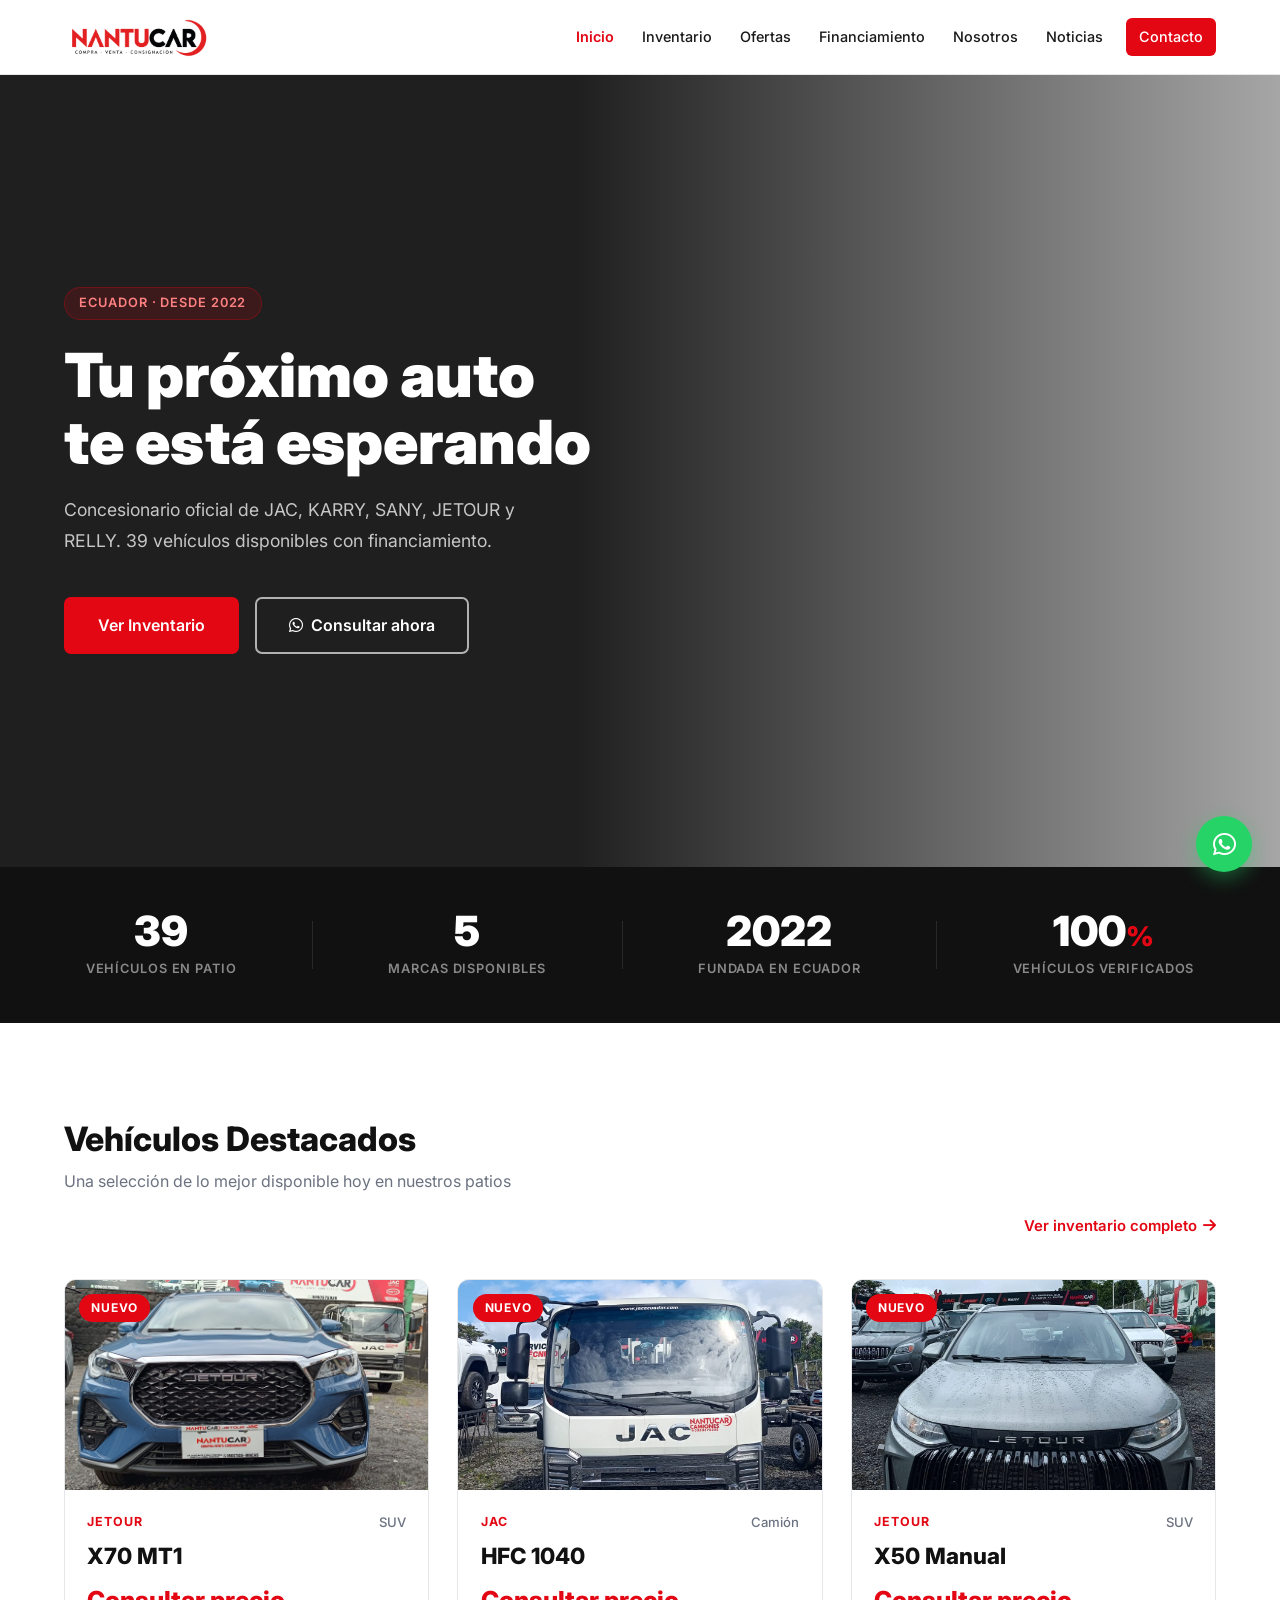
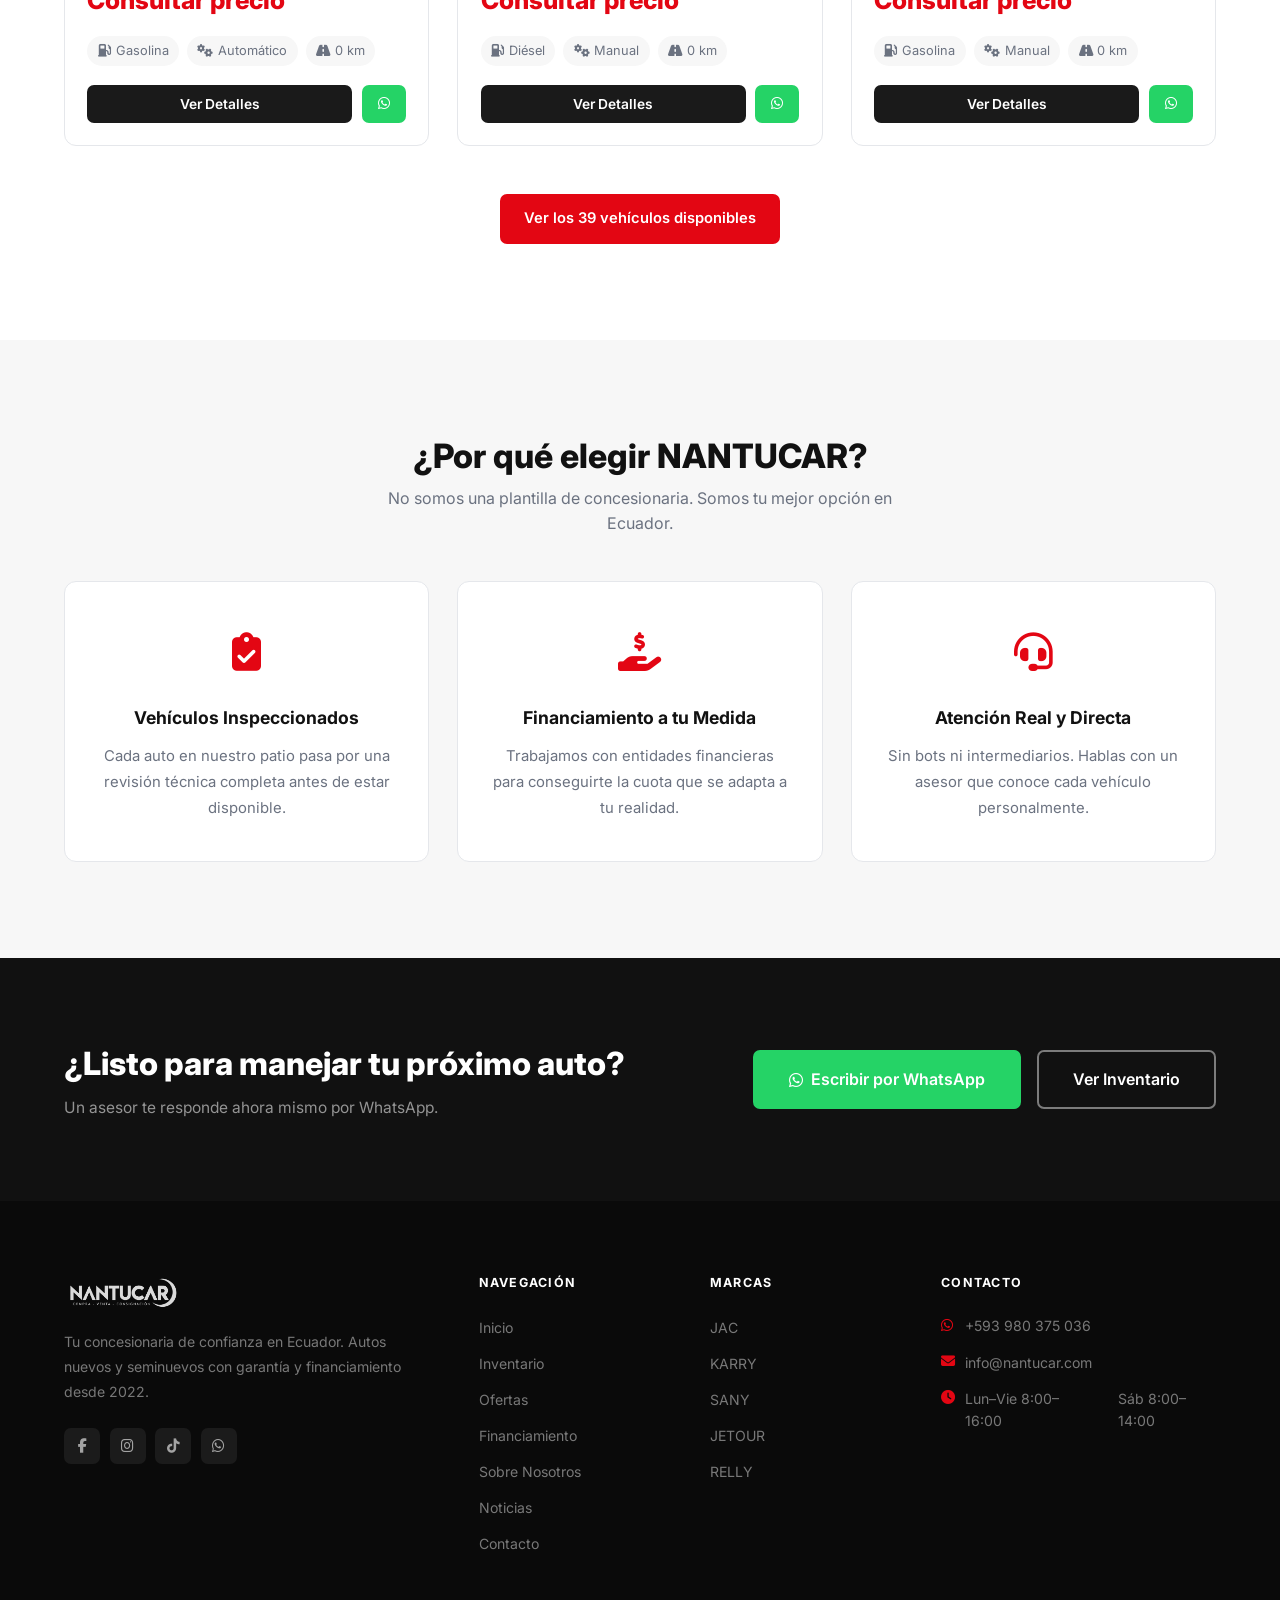
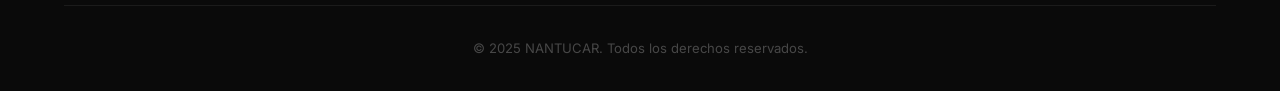
==== commit f2648b21: "Agregar 12 galerias reales, 3 fichas tecnicas nuevas y redes sociales en todas las paginas Co-Author" ====
--- a/index.html
+++ b/index.html
@@ -169,7 +169,7 @@
             </div>
 
             <div class="featured-cta">
-                <a href="inventario.html" class="btn btn-primary">Ver los 38 vehículos disponibles</a>
+                <a href="inventario.html" class="btn btn-primary">Ver los 39 vehículos disponibles</a>
             </div>
         </div>
     </section>
@@ -226,8 +226,8 @@
                     <img src="img/logo-nantucar.png" alt="NANTUCAR" class="footer-logo">
                     <p>Tu concesionaria de confianza en Ecuador. Autos nuevos y seminuevos con garantía y financiamiento desde 2022.</p>
                     <div class="social-links">
-                        <a href="#" aria-label="Facebook"><i class="fab fa-facebook-f"></i></a>
-                        <a href="#" aria-label="Instagram"><i class="fab fa-instagram"></i></a>
+                        <a href="https://www.facebook.com/p/NantuCar-100086182512539/?locale=es_LA" target="_blank" aria-label="Facebook"><i class="fab fa-facebook-f"></i></a>
+                        <a href="https://www.instagram.com/nantucar" target="_blank" aria-label="Instagram"><i class="fab fa-instagram"></i></a>
                         <a href="#" aria-label="TikTok"><i class="fab fa-tiktok"></i></a>
                         <a href="https://wa.me/593980375036" aria-label="WhatsApp"><i class="fab fa-whatsapp"></i></a>
                     </div>
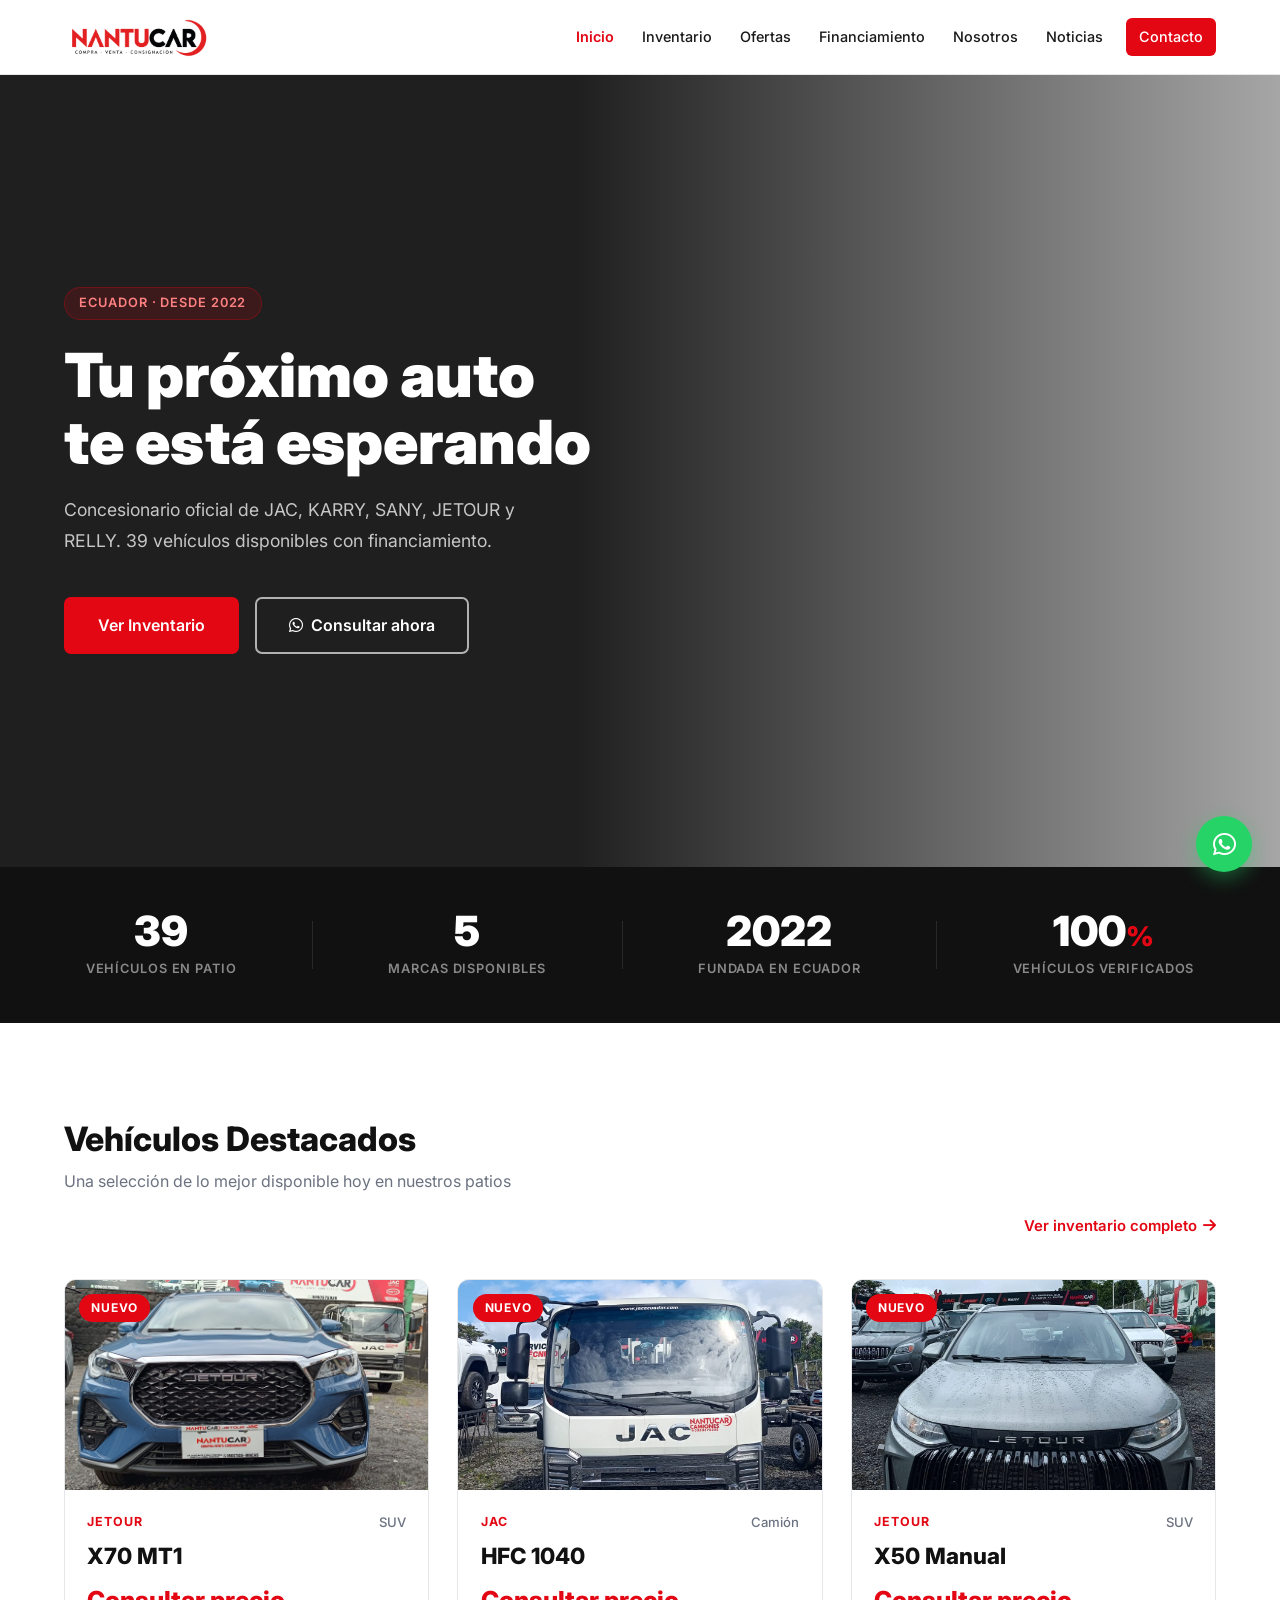
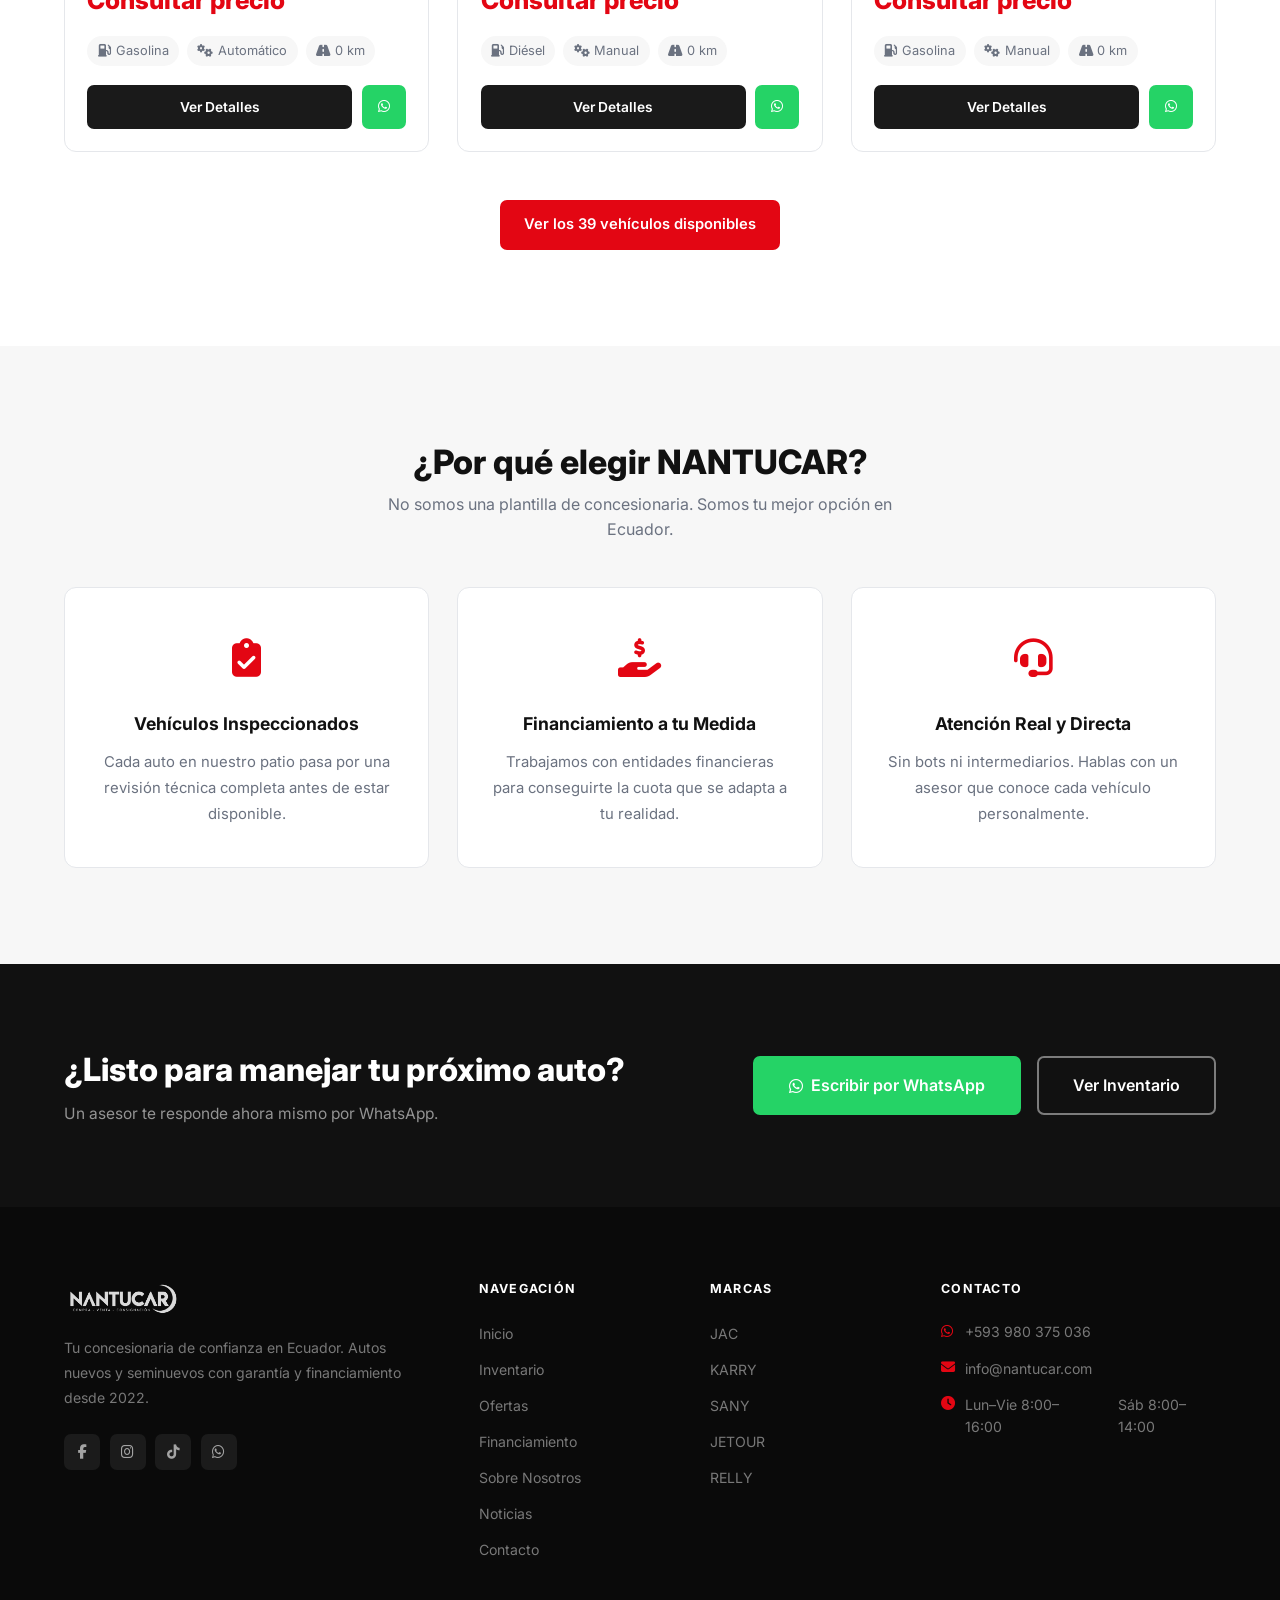
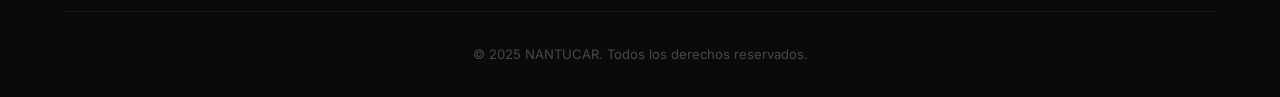
==== commit 6392b4e8: "Agregar pagina de detalle por vehiculo con galeria, specs, simulador y relacionados Co-Authored-By: " ====
--- a/index.html
+++ b/index.html
@@ -109,8 +109,8 @@
                             <span><i class="fas fa-road"></i> 0 km</span>
                         </div>
                         <div class="car-actions">
-                            <button class="btn btn-details" data-car="1">Ver Detalles</button>
-                            <a href="#" class="btn btn-whatsapp"><i class="fab fa-whatsapp"></i></a>
+                            <a class="btn btn-details" href="detalle.html?id=38">Ver Detalles</a>
+                            <a href="https://api.whatsapp.com/send?phone=593980375036&text=Hola%20NANTUCAR%2C%20me%20interesa%20el%20JETOUR%20X70%20MT1" target="_blank" class="btn btn-whatsapp"><i class="fab fa-whatsapp"></i></a>
                         </div>
                     </div>
                 </div>
@@ -135,8 +135,8 @@
                             <span><i class="fas fa-road"></i> 0 km</span>
                         </div>
                         <div class="car-actions">
-                            <button class="btn btn-details" data-car="2">Ver Detalles</button>
-                            <a href="#" class="btn btn-whatsapp"><i class="fab fa-whatsapp"></i></a>
+                            <a class="btn btn-details" href="detalle.html?id=3">Ver Detalles</a>
+                            <a href="https://api.whatsapp.com/send?phone=593980375036&text=Hola%20NANTUCAR%2C%20me%20interesa%20el%20JAC%20HFC%201040" target="_blank" class="btn btn-whatsapp"><i class="fab fa-whatsapp"></i></a>
                         </div>
                     </div>
                 </div>
@@ -161,8 +161,8 @@
                             <span><i class="fas fa-road"></i> 0 km</span>
                         </div>
                         <div class="car-actions">
-                            <button class="btn btn-details" data-car="3">Ver Detalles</button>
-                            <a href="#" class="btn btn-whatsapp"><i class="fab fa-whatsapp"></i></a>
+                            <a class="btn btn-details" href="detalle.html?id=25">Ver Detalles</a>
+                            <a href="https://api.whatsapp.com/send?phone=593980375036&text=Hola%20NANTUCAR%2C%20me%20interesa%20el%20JETOUR%20X50" target="_blank" class="btn btn-whatsapp"><i class="fab fa-whatsapp"></i></a>
                         </div>
                     </div>
                 </div>
--- a/estilos/style.css
+++ b/estilos/style.css
@@ -1038,3 +1038,263 @@
     .trust-grid { grid-template-columns: 1fr 1fr; }
     .trust-number { font-size: 2rem; }
 }
+
+/* ==========================================
+   PÁGINA DE DETALLE DE VEHÍCULO
+   ========================================== */
+
+.breadcrumb-bar {
+    background: var(--light);
+    border-bottom: 1px solid var(--gray-light);
+    padding: .65rem 0;
+}
+.det-breadcrumb {
+    display: flex;
+    align-items: center;
+    gap: .4rem;
+    font-size: .85rem;
+    color: var(--gray);
+}
+.det-breadcrumb a { color: var(--gray); transition: color .15s; }
+.det-breadcrumb a:hover { color: var(--red); }
+.det-breadcrumb i { font-size: .6rem; }
+.det-breadcrumb span { color: var(--dark); font-weight: 500; }
+
+.detalle-page { padding: 2.5rem 0 3rem; }
+
+.det-grid {
+    display: grid;
+    grid-template-columns: 55% 1fr;
+    gap: 3rem;
+    align-items: start;
+}
+
+/* Galería */
+.det-gallery-main {
+    border-radius: 10px;
+    overflow: hidden;
+    background: var(--light);
+    aspect-ratio: 4/3;
+    margin-bottom: .85rem;
+    cursor: zoom-in;
+}
+.det-gallery-main img {
+    width: 100%;
+    height: 100%;
+    object-fit: cover;
+    transition: transform .35s ease;
+}
+.det-gallery-main:hover img { transform: scale(1.03); }
+
+.det-gallery-thumbs {
+    display: flex;
+    gap: .5rem;
+    flex-wrap: wrap;
+}
+.det-thumb {
+    width: 82px;
+    height: 60px;
+    object-fit: cover;
+    border-radius: 6px;
+    cursor: pointer;
+    border: 2px solid transparent;
+    opacity: .6;
+    transition: border-color .2s, opacity .2s;
+}
+.det-thumb:hover, .det-thumb.active {
+    border-color: var(--red);
+    opacity: 1;
+}
+
+/* Panel de información */
+.det-badges {
+    display: flex;
+    gap: .5rem;
+    margin-bottom: .9rem;
+    flex-wrap: wrap;
+}
+.det-badge-marca {
+    background: var(--dark);
+    color: #fff;
+    font-size: .73rem;
+    font-weight: 700;
+    letter-spacing: .06em;
+    padding: .22rem .7rem;
+    border-radius: 4px;
+    text-transform: uppercase;
+}
+.det-badge-cat {
+    background: rgba(227,6,19,.08);
+    color: var(--red);
+    font-size: .73rem;
+    font-weight: 600;
+    padding: .22rem .7rem;
+    border-radius: 4px;
+}
+
+.det-titulo {
+    font-size: 1.9rem;
+    font-weight: 800;
+    color: var(--primary);
+    line-height: 1.2;
+    margin-bottom: .85rem;
+}
+
+.det-precio { margin-bottom: 1rem; }
+.det-precio-num {
+    font-size: 1.65rem;
+    font-weight: 800;
+    color: var(--red);
+}
+.det-precio-consultar {
+    font-size: 1.05rem;
+    font-weight: 600;
+    color: var(--dark);
+}
+
+.det-desc {
+    color: var(--gray);
+    font-size: .92rem;
+    line-height: 1.65;
+    margin-bottom: 1.4rem;
+}
+
+.det-specs-titulo {
+    font-size: .78rem;
+    font-weight: 700;
+    text-transform: uppercase;
+    letter-spacing: .07em;
+    color: var(--gray);
+    margin-bottom: .7rem;
+}
+
+/* Tarjetas de especificaciones */
+.det-specs {
+    display: grid;
+    grid-template-columns: repeat(auto-fill, minmax(110px, 1fr));
+    gap: .6rem;
+    margin-bottom: 1.8rem;
+}
+.det-spec-card {
+    background: var(--light);
+    border: 1px solid var(--gray-light);
+    border-radius: 8px;
+    padding: .7rem .8rem;
+    text-align: center;
+}
+.det-spec-label {
+    display: block;
+    font-size: .67rem;
+    font-weight: 700;
+    color: var(--gray);
+    text-transform: uppercase;
+    letter-spacing: .05em;
+    margin-bottom: .25rem;
+}
+.det-spec-val {
+    display: block;
+    font-size: .85rem;
+    font-weight: 700;
+    color: var(--primary);
+    line-height: 1.3;
+}
+
+/* Botones de acción */
+.det-ctas {
+    display: flex;
+    gap: .7rem;
+    flex-wrap: wrap;
+}
+.det-ctas .btn { flex: 1; min-width: 140px; justify-content: center; }
+.det-btn-back {
+    background: var(--light) !important;
+    color: var(--dark) !important;
+    border: 1px solid var(--gray-light) !important;
+    flex: 0 !important;
+    min-width: auto !important;
+}
+.det-btn-back:hover {
+    background: var(--gray-light) !important;
+    transform: none !important;
+}
+
+/* Simulador de crédito */
+.det-calc-section {
+    background: var(--light);
+    padding: 4rem 0;
+}
+.det-calc-grid {
+    display: grid;
+    grid-template-columns: 1fr 1fr;
+    gap: 3rem;
+    max-width: 860px;
+    margin: 0 auto;
+    align-items: start;
+}
+.det-calc-form { display: grid; gap: .85rem; }
+.calc-row label {
+    display: block;
+    font-size: .85rem;
+    font-weight: 600;
+    margin-bottom: .3rem;
+    color: var(--dark);
+}
+.calc-row input,
+.calc-row select {
+    width: 100%;
+    padding: .62rem .9rem;
+    border: 1px solid var(--gray-light);
+    border-radius: 7px;
+    font-family: inherit;
+    font-size: .93rem;
+    background: #fff;
+    transition: border-color .2s;
+}
+.calc-row input:focus,
+.calc-row select:focus { outline: none; border-color: var(--red); }
+
+.det-calc-result { display: flex; }
+.calc-res-inner {
+    background: #fff;
+    border-radius: 12px;
+    padding: 1.75rem;
+    width: 100%;
+    box-shadow: 0 4px 24px rgba(0,0,0,.09);
+    text-align: center;
+}
+.calc-res-label { font-size: .88rem; color: var(--gray); margin-bottom: .4rem; }
+.calc-res-monto {
+    font-size: 2.4rem;
+    font-weight: 800;
+    color: var(--red);
+    margin-bottom: 1.4rem;
+}
+.calc-res-rows { display: grid; gap: .55rem; text-align: left; }
+.calc-res-row {
+    display: flex;
+    justify-content: space-between;
+    font-size: .88rem;
+    color: var(--gray);
+    padding-bottom: .5rem;
+    border-bottom: 1px solid var(--gray-light);
+}
+.calc-res-row:last-child { border-bottom: none; padding-bottom: 0; }
+.calc-res-row strong { color: var(--dark); font-weight: 700; }
+
+/* Vehículos relacionados */
+.det-rel-section { padding: 4rem 0; }
+
+/* Responsive detalle */
+@media (max-width: 860px) {
+    .det-grid {
+        grid-template-columns: 1fr;
+        gap: 1.75rem;
+    }
+    .det-calc-grid { grid-template-columns: 1fr; }
+    .det-titulo { font-size: 1.55rem; }
+}
+@media (max-width: 480px) {
+    .det-thumb { width: 64px; height: 46px; }
+    .det-ctas .btn { min-width: 100%; }
+    .det-specs { grid-template-columns: repeat(2, 1fr); }
+}
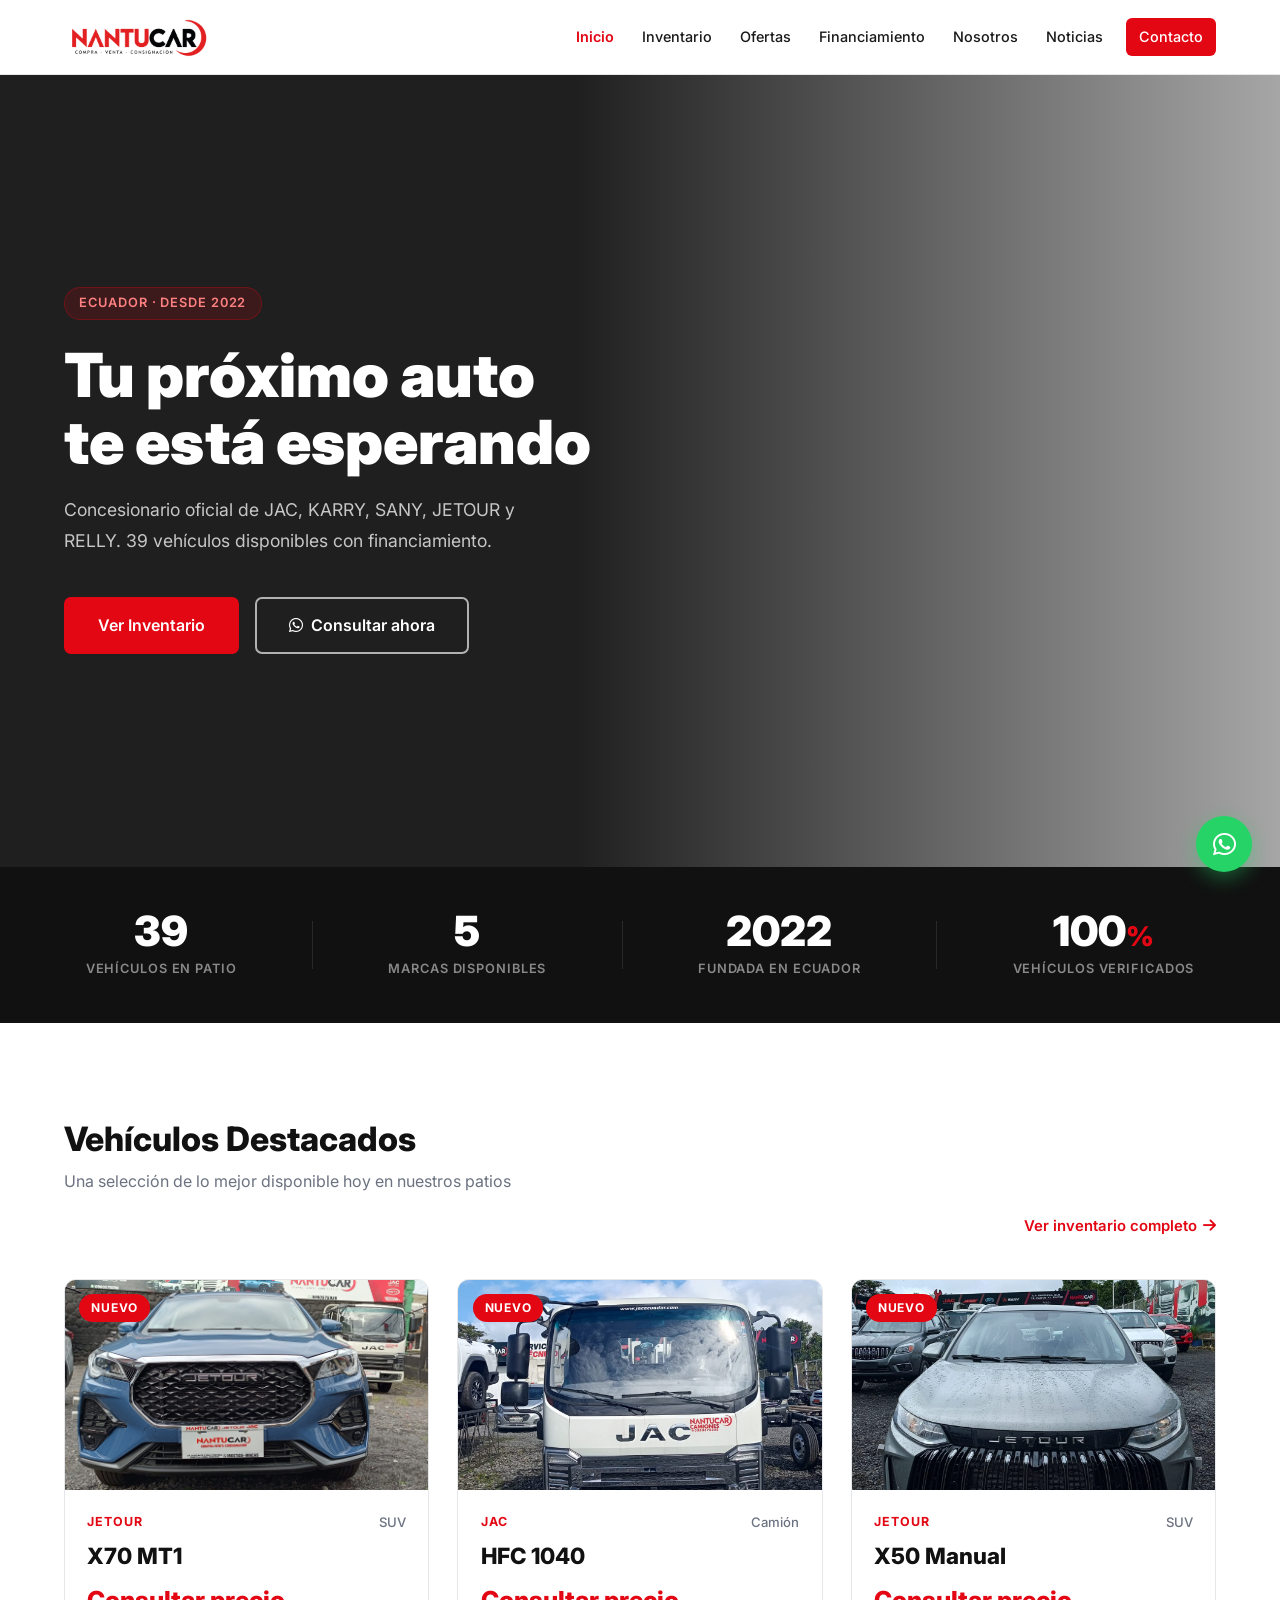
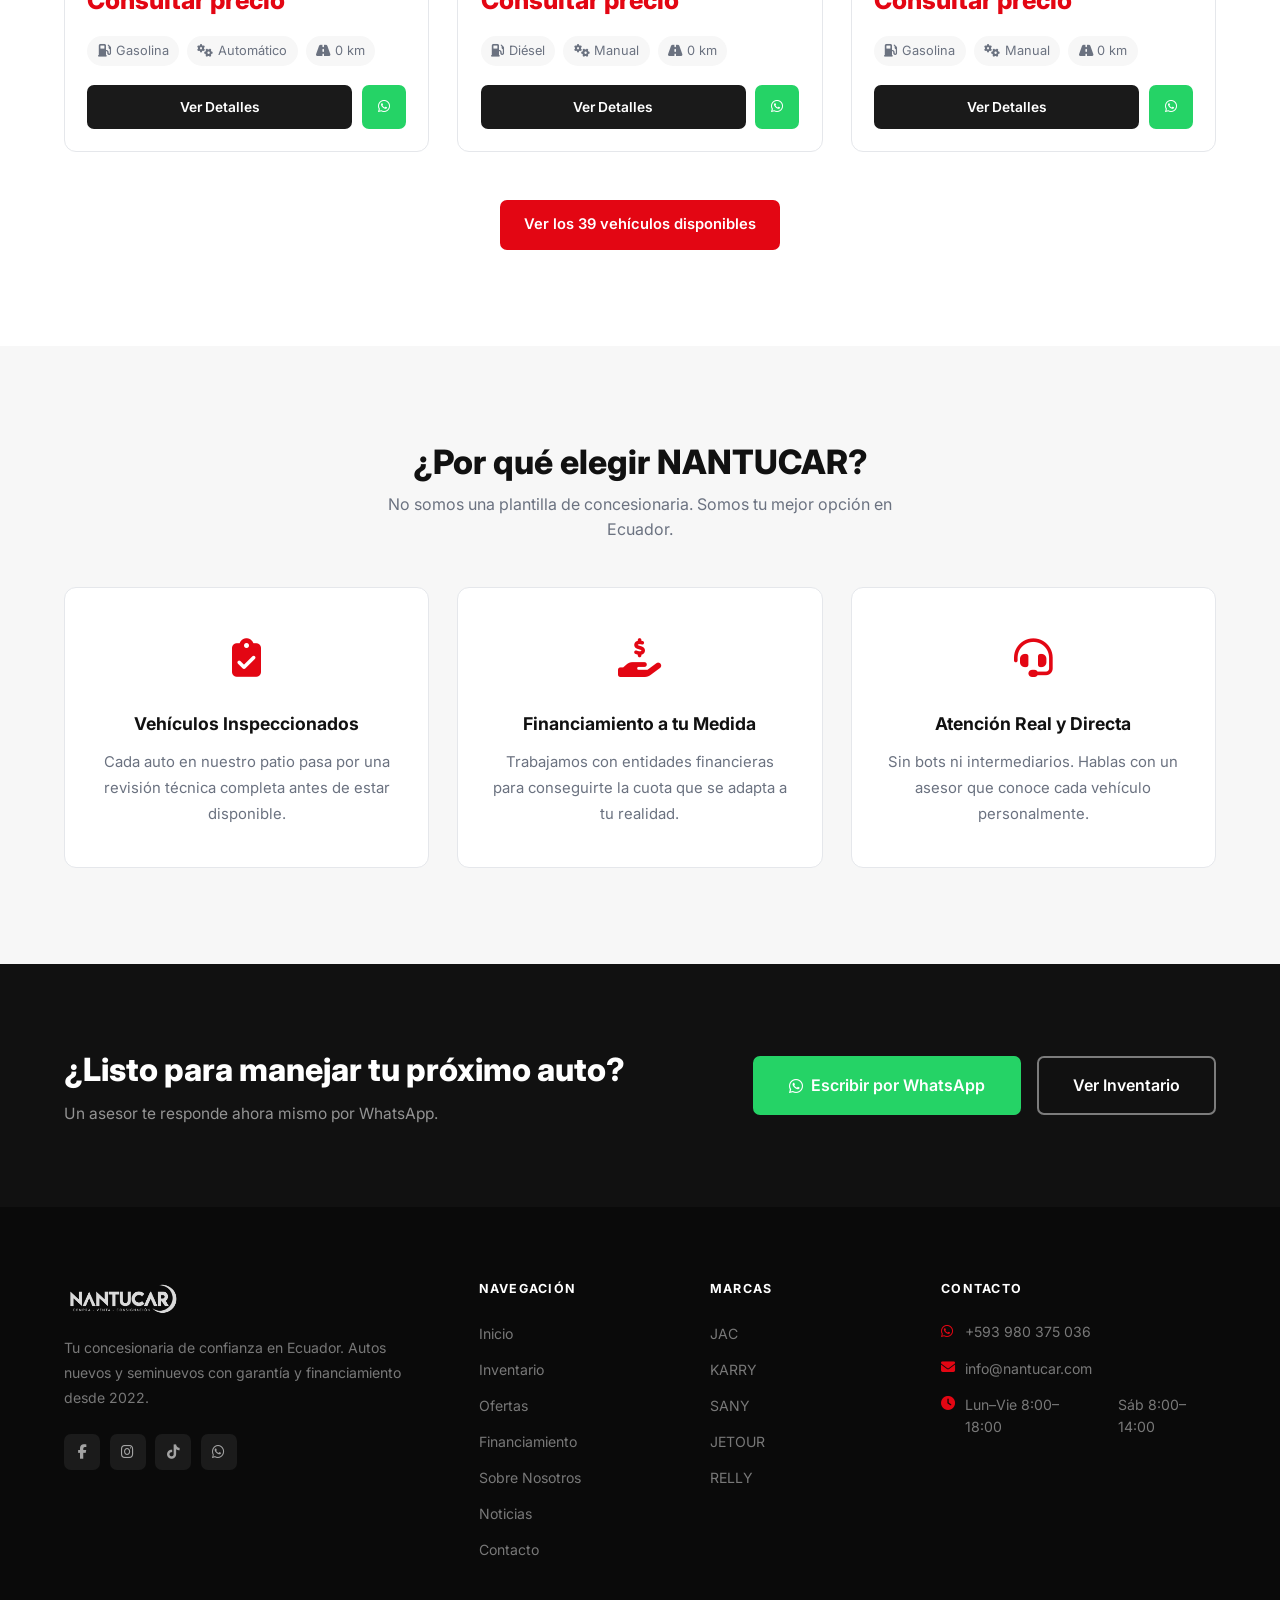
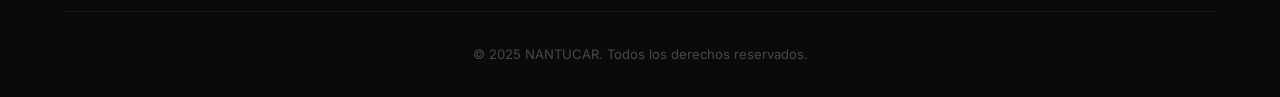
==== commit 95833f8e: "Agregar fotos de tractocamiones 4250/4254, PDF X70, contacto actualizado - Actualizar fotos reales d" ====
--- a/index.html
+++ b/index.html
@@ -262,7 +262,7 @@
                     <div class="footer-contact">
                         <p><i class="fab fa-whatsapp"></i><a href="tel:+593980375036">+593 980 375 036</a></p>
                         <p><i class="fas fa-envelope"></i><a href="mailto:info@nantucar.com">info@nantucar.com</a></p>
-                        <p><i class="fas fa-clock"></i>Lun–Vie 8:00–16:00<br><span class="footer-hours-indent">Sáb 8:00–14:00</span></p>
+                        <p><i class="fas fa-clock"></i>Lun–Vie 8:00–18:00<br><span class="footer-hours-indent">Sáb 8:00–14:00</span></p>
                     </div>
                 </div>
             </div>
